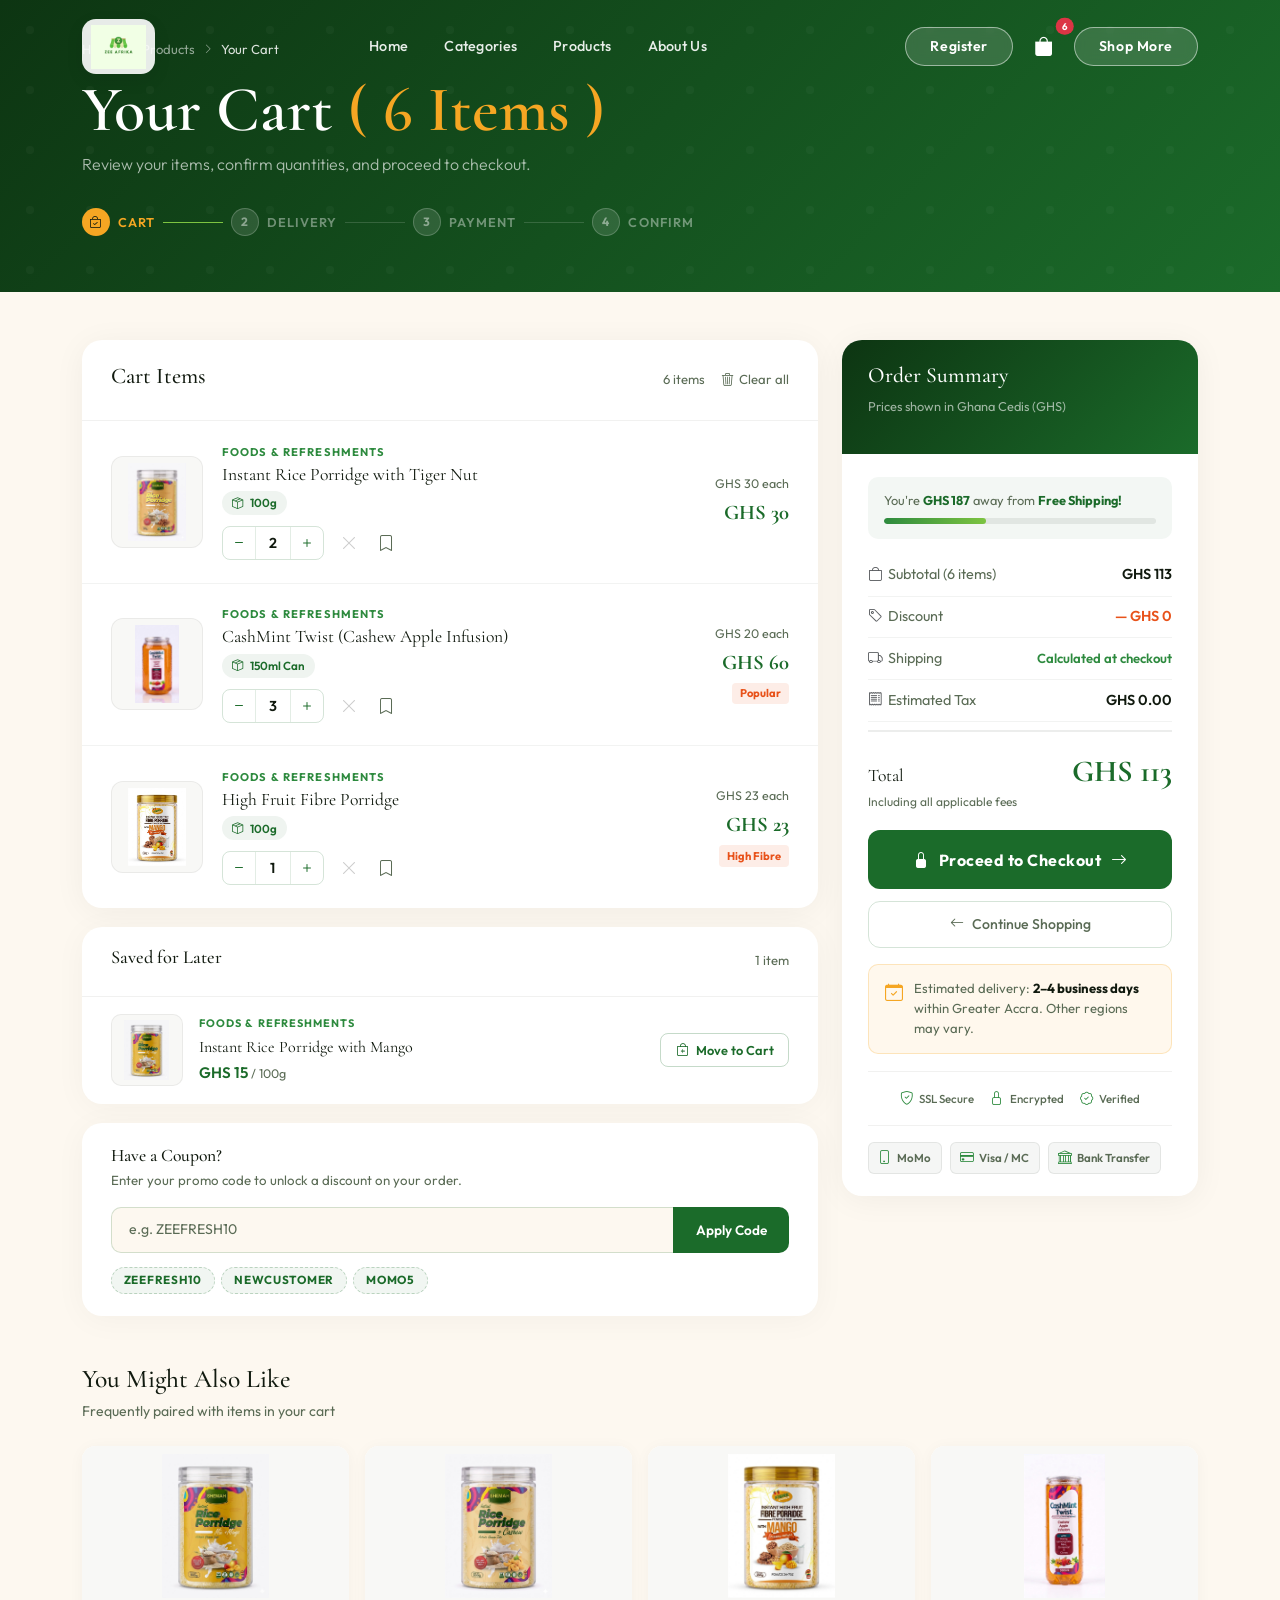
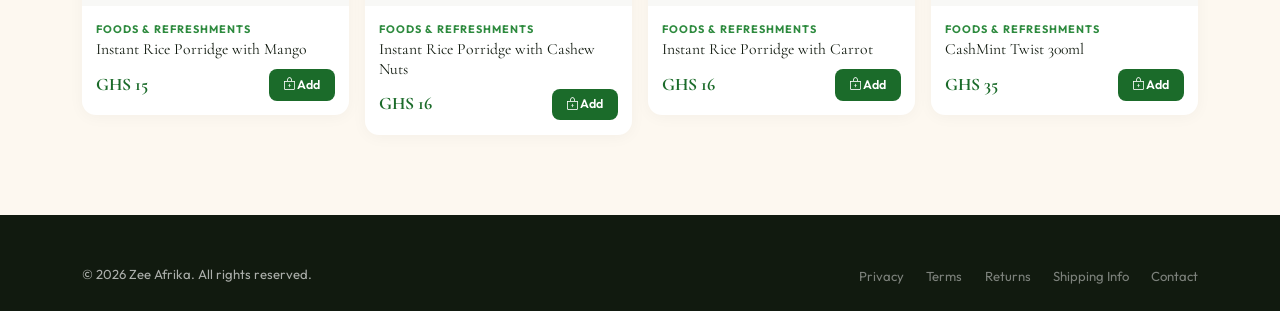
==== cart.html @ 4e8c1929 "initial commit" ====
<!DOCTYPE html>
<html lang="en">
<head>
  <meta charset="UTF-8" />
  <meta name="viewport" content="width=device-width, initial-scale=1.0" />
  <title>Your Cart | Zee Afrika</title>
  <link href="https://cdn.jsdelivr.net/npm/bootstrap@5.3.3/dist/css/bootstrap.min.css" rel="stylesheet" />
  <link href="https://fonts.googleapis.com/css2?family=Cormorant+Garamond:ital,wght@0,400;0,600;0,700;1,400;1,600&family=Outfit:wght@300;400;500;600;700&display=swap" rel="stylesheet" />
  <link href="https://cdn.jsdelivr.net/npm/bootstrap-icons@1.11.3/font/bootstrap-icons.min.css" rel="stylesheet" />
  <style>
    :root {
      --green-deep: #1b6b2a;
      --green-mid: #2d8a3e;
      --green-light: #7dc441;
      --orange: #e8521a;
      --gold: #f5a623;
      --cream: #fdf8f0;
      --dark: #111a0f;
      --text-muted: #5a6b55;
      --radius: 16px;
      --transition: 0.4s cubic-bezier(0.25, 0.46, 0.45, 0.94);
      --font-display: 'Cormorant Garamond', serif;
      --font-body: 'Outfit', sans-serif;
    }
    * { box-sizing: border-box; margin: 0; padding: 0; }
    html { scroll-behavior: smooth; }
    body {
      font-family: var(--font-body);
      background: var(--cream);
      color: var(--dark);
      overflow-x: hidden;
      min-height: 100vh;
    }
    h1, h2, h3, h4, h5 { font-family: var(--font-display); }

    /* NAVBAR  */
    .navbar {
      background: transparent;
      border-bottom: 1px solid transparent;
      padding: 1.2rem 0;
      position: fixed;
      top: 0; left: 0; right: 0;
      z-index: 1000;
      transition: background 0.5s ease, border-color 0.5s ease, box-shadow 0.5s ease, padding 0.4s ease;
    }
    .navbar.scrolled {
      background: rgba(255,255,255,0.55);
      -webkit-backdrop-filter: blur(18px);
      backdrop-filter: blur(18px);
      border-bottom: 1px solid rgba(27,107,42,0.1);
      box-shadow: 0 4px 32px rgba(27,107,42,0.08);
      padding: 0.65rem 0;
    }
    .navbar-brand {
      display: flex;
      align-items: center;
      gap: 0.6rem;
      text-decoration: none;
      padding: 0.35rem 0.55rem;
      border-radius: 14px;
      background: rgba(255, 255, 255, 0.9);
      box-shadow: 0 6px 18px rgba(17, 26, 15, 0.08);
    }
    .navbar-brand img {
      height: 44px;
      width: auto;
      object-fit: contain;
      transition: filter 0.4s, height 0.4s;
    }
    .navbar:not(.scrolled) .navbar-brand img { filter: none; }
    .navbar.scrolled .navbar-brand img { filter: none; }
    .brand-wordmark {
      font-family: var(--font-display);
      font-size: 1.5rem;
      font-weight: 700;
      letter-spacing: 0.02em;
      line-height: 1;
      color: #fff;
      transition: color 0.4s;
    }
    .brand-wordmark span { color: var(--gold); }
    .navbar.scrolled .brand-wordmark { color: var(--dark); }
    .nav-link {
      font-family: var(--font-body);
      font-weight: 500;
      color: rgba(255,255,255,0.9) !important;
      padding: 0.4rem 1rem !important;
      font-size: 0.9rem;
      letter-spacing: 0.02em;
      position: relative;
      transition: color 0.3s;
    }
    .navbar.scrolled .nav-link { color: var(--dark) !important; }
    .nav-link::after {
      content: '';
      position: absolute;
      bottom: -2px; left: 50%; right: 50%;
      height: 1.5px;
      background: currentColor;
      transition: left 0.3s, right 0.3s;
      border-radius: 2px;
    }
    .nav-link:hover::after, .nav-link.active::after { left: 1rem; right: 1rem; }
    .navbar:not(.scrolled) .navbar-toggler-icon { filter: brightness(10); }
    .navbar:not(.scrolled) .navbar-toggler { border-color: rgba(255,255,255,0.3); }
    .navbar:not(.scrolled) #cartBtn { color: #fff !important; }
    .navbar.scrolled #cartBtn { color: var(--green-deep) !important; }
    .btn-nav {
      background: rgba(255,255,255,0.15);
      color: #fff !important;
      border-radius: 50px;
      padding: 0.5rem 1.5rem !important;
      font-weight: 600;
      font-size: 0.88rem;
      letter-spacing: 0.04em;
      transition: all var(--transition);
      border: 1.5px solid rgba(255,255,255,0.5);
      backdrop-filter: blur(6px);
    }
    .navbar.scrolled .btn-nav {
      background: var(--green-deep);
      color: #fff !important;
      border-color: var(--green-deep);
    }
    .btn-nav:hover { transform: translateY(-2px); box-shadow: 0 6px 20px rgba(0,0,0,0.2); }
    .btn-nav::after { display: none; }

    /*  BREADCRUMB HEADER  */
    .cart-header {
      background: linear-gradient(135deg, #0d3512 0%, #1b6b2a 100%);
      padding: 2.5rem 0 3.5rem;
      position: relative;
      overflow: hidden;
    }
    .cart-header::before {
      content: '';
      position: absolute; inset: 0;
      background: url("data:image/svg+xml,%3Csvg width='60' height='60' viewBox='0 0 60 60' xmlns='http://www.w3.org/2000/svg'%3E%3Cg fill='none' fill-rule='evenodd'%3E%3Cg fill='%23ffffff' fill-opacity='0.03'%3E%3Ccircle cx='30' cy='30' r='4'/%3E%3C/g%3E%3C/g%3E%3C/svg%3E");
    }
    .cart-header-inner { position: relative; z-index: 1; }
    .cart-breadcrumb {
      display: flex; align-items: center; gap: 0.5rem;
      font-size: 0.82rem; color: rgba(255,255,255,0.55);
      margin-bottom: 1rem; font-family: var(--font-body);
    }
    .cart-breadcrumb a { color: rgba(255,255,255,0.55); text-decoration: none; transition: color 0.2s; }
    .cart-breadcrumb a:hover { color: var(--gold); }
    .cart-breadcrumb i { font-size: 0.65rem; }
    .cart-header h1 {
      font-family: var(--font-display);
      font-size: clamp(2.4rem, 5vw, 4rem);
      font-weight: 600; color: #fff; line-height: 1.05;
    }
    .cart-header h1 span { color: var(--gold); }
    .cart-header p {
      color: rgba(255,255,255,0.65); font-size: 1rem;
      margin-top: 0.6rem; font-weight: 300;
    }

    /*  PROGRESS STEPS  */
    .checkout-steps {
      display: flex; align-items: center;
      gap: 0; margin-top: 2rem;
    }
    .step {
      display: flex; align-items: center; gap: 0.5rem;
      font-size: 0.8rem; font-weight: 600;
      text-transform: uppercase; letter-spacing: 0.08em;
    }
    .step-circle {
      width: 28px; height: 28px; border-radius: 50%;
      display: flex; align-items: center; justify-content: center;
      font-size: 0.75rem; font-weight: 700;
    }
    .step.active .step-circle { background: var(--gold); color: var(--dark); }
    .step.active .step-label { color: var(--gold); }
    .step.done .step-circle { background: var(--green-light); color: var(--dark); }
    .step.done .step-label { color: rgba(255,255,255,0.7); }
    .step.pending .step-circle { background: rgba(255,255,255,0.12); color: rgba(255,255,255,0.45); border: 1.5px solid rgba(255,255,255,0.2); }
    .step.pending .step-label { color: rgba(255,255,255,0.4); }
    .step-line { flex: 1; max-width: 60px; height: 1.5px; background: rgba(255,255,255,0.15); margin: 0 0.5rem; }
    .step-line.done { background: var(--green-light); }

    /* MAIN LAYOUT */
    .cart-section {
      padding: 3rem 0 5rem;
    }

    /*  CART ITEM CARD  */
    .cart-items-wrap {
      background: #fff;
      border-radius: 20px;
      overflow: hidden;
      box-shadow: 0 4px 32px rgba(17,26,15,0.05);
    }
    .cart-items-header {
      padding: 1.4rem 1.8rem;
      border-bottom: 1px solid rgba(17,26,15,0.06);
      display: flex; align-items: center; justify-content: space-between;
    }
    .cart-items-header h3 {
      font-family: var(--font-display);
      font-size: 1.4rem; color: var(--dark);
    }
    .cart-items-header span {
      font-size: 0.82rem; color: var(--text-muted);
      font-family: var(--font-body);
    }
    .btn-clear-all {
      background: none; border: none;
      color: var(--text-muted); font-size: 0.82rem;
      cursor: pointer; font-family: var(--font-body);
      transition: color 0.2s; display: flex; align-items: center; gap: 0.35rem;
    }
    .btn-clear-all:hover { color: var(--orange); }

    .cart-item {
      display: grid;
      grid-template-columns: 92px 1fr auto;
      gap: 1.2rem;
      align-items: center;
      padding: 1.4rem 1.8rem;
      border-bottom: 1px solid rgba(17,26,15,0.05);
      transition: background 0.2s;
    }
    .cart-item:last-child { border-bottom: none; }
    .cart-item:hover { background: rgba(253,248,240,0.6); }

    .cart-item-img {
      width: 92px; height: 92px;
      border-radius: 12px;
      overflow: hidden;
      background: #f8f8f6;
      border: 1px solid rgba(17,26,15,0.06);
      flex-shrink: 0;
    }
    .cart-item-img img {
      width: 100%; height: 100%;
      object-fit: contain; padding: 6px;
    }

    .cart-item-details { 
      min-width: 0; 
    }
    
    .cart-item-category {
      font-size: 0.7rem; color: var(--green-mid);
      font-weight: 700; text-transform: uppercase;
      letter-spacing: 0.1em; margin-bottom: 0.2rem;
    }
    .cart-item-name {
      font-family: var(--font-display);
      font-size: 1.1rem; color: var(--dark);
      margin-bottom: 0.3rem; line-height: 1.2;
    }
    .cart-item-variant {
      display: inline-flex; align-items: center; gap: 0.35rem;
      background: rgba(27,107,42,0.07); color: var(--green-deep);
      font-size: 0.73rem; font-weight: 600;
      padding: 0.2rem 0.65rem; border-radius: 50px;
      margin-bottom: 0.7rem;
    }
    .cart-item-controls {
      display: flex; align-items: center; gap: 0.8rem;
    }
    .qty-control {
      display: flex; align-items: center; gap: 0;
      border: 1.5px solid rgba(27,107,42,0.18);
      border-radius: 8px; overflow: hidden;
    }
    .qty-btn {
      width: 32px; height: 32px;
      background: none; border: none;
      color: var(--green-deep); font-size: 1rem;
      cursor: pointer; transition: background 0.2s;
      display: flex; align-items: center; justify-content: center;
    }
    .qty-btn:hover {
       background: rgba(27,107,42,0.08); 
      }
    .qty-val {
      width: 36px; text-align: center;
      font-size: 0.9rem; font-weight: 600;
      color: var(--dark); font-family: var(--font-body);
      border-left: 1.5px solid rgba(27,107,42,0.12);
      border-right: 1.5px solid rgba(27,107,42,0.12);
      line-height: 32px;
    }
    .btn-remove {
      background: none; border: none;
      color: #ccc; font-size: 1rem;
      cursor: pointer; transition: color 0.2s;
      padding: 0.25rem;
    }
    .btn-remove:hover {
       color: var(--orange); 
      }

    .cart-item-price {
      text-align: right;
      flex-shrink: 0;
    }
    .cart-item-price .unit-price {
      font-size: 0.78rem; color: var(--text-muted);
      margin-bottom: 0.2rem;
    }
    .cart-item-price .total-price {
      font-family: var(--font-display);
      font-size: 1.3rem; font-weight: 700;
      color: var(--green-deep);
    }
    .cart-item-price .save-badge {
      display: inline-block; margin-top: 0.3rem;
      background: rgba(232,82,26,0.1); color: var(--orange);
      font-size: 0.7rem; font-weight: 700;
      padding: 0.15rem 0.5rem; border-radius: 4px;
    }

    /* SAVED FOR LATER */
    .saved-section {
      margin-top: 1.2rem;
      background: #fff; border-radius: 20px;
      box-shadow: 0 4px 32px rgba(17,26,15,0.04);
      overflow: hidden;
    }
    .saved-header {
      padding: 1.2rem 1.8rem;
      border-bottom: 1px solid rgba(17,26,15,0.06);
      display: flex; align-items: center; justify-content: space-between;
    }
    .saved-header h4 {
      font-family: var(--font-display); 
      font-size: 1.15rem; color: var(--dark); 
    }
    .saved-item {
      display: grid; grid-template-columns: 72px 1fr auto;
      gap: 1rem; align-items: center;
      padding: 1.1rem 1.8rem;
      border-bottom: 1px solid rgba(17,26,15,0.04);
    }
    .saved-item:last-child {
      border-bottom: none; 
    }
    .saved-item-img {
      width: 72px; height: 72px; border-radius: 10px;
      overflow: hidden; background: #f8f8f6;
      border: 1px solid rgba(17,26,15,0.06);
    }
    .saved-item-img img {
      width: 100%;
      height: 100%; 
      object-fit: contain; 
      padding: 5px; 
    }
    .saved-item-name {
      font-family: var(--font-display); 
      font-size: 1rem; 
      color: var(--dark); 
      margin-bottom: 0.2rem; 
    }
    .saved-item-price { 
      font-size: 0.95rem; 
      font-weight: 600; 
      color: var(--green-deep); 
    }
    .btn-move-to-cart {
      background: none; border: 1.5px solid rgba(27,107,42,0.25);
      color: var(--green-deep); border-radius: 8px;
      padding: 0.4rem 0.9rem; font-size: 0.8rem; font-weight: 600;
      cursor: pointer; font-family: var(--font-body);
      transition: all 0.25s; white-space: nowrap;
    }
    .btn-move-to-cart:hover { 
      background: var(--green-deep); 
      color: #fff; 
      border-color: var(--green-deep); 
    }

    /* COUPON */
    .coupon-box {
      margin-top: 1.2rem;
      background: #fff; border-radius: 20px;
      padding: 1.4rem 1.8rem;
      box-shadow: 0 4px 32px rgba(17,26,15,0.04);
    }
    .coupon-box h5 { font-family: var(--font-display); font-size: 1.1rem; margin-bottom: 0.3rem; }
    .coupon-box p { font-size: 0.83rem; color: var(--text-muted); margin-bottom: 1rem; }
    .coupon-input-row { display: flex; gap: 0; }
    .coupon-input-row input {
      flex: 1; border: 1.5px solid rgba(27,107,42,0.18);
      border-right: none; border-radius: 10px 0 0 10px;
      padding: 0.7rem 1.1rem; font-size: 0.88rem;
      font-family: var(--font-body); outline: none;
      transition: border-color 0.2s; color: var(--dark);
      background: var(--cream);
    }
    .coupon-input-row input:focus { border-color: var(--green-mid); }
    .coupon-input-row input::placeholder { color: var(--text-muted); }
    .btn-apply-coupon {
      background: var(--green-deep); color: #fff;
      border: none; border-radius: 0 10px 10px 0;
      padding: 0.7rem 1.4rem; font-weight: 600;
      font-size: 0.85rem; cursor: pointer;
      font-family: var(--font-body); transition: background 0.3s;
      white-space: nowrap;
    }
    .btn-apply-coupon:hover { background: var(--green-mid); }
    .coupon-tags { display: flex; flex-wrap: wrap; gap: 0.4rem; margin-top: 0.9rem; }
    .coupon-tag {
      background: rgba(27,107,42,0.06); color: var(--green-deep);
      font-size: 0.73rem; font-weight: 700; letter-spacing: 0.06em;
      padding: 0.22rem 0.75rem; border-radius: 50px;
      cursor: pointer; border: 1px dashed rgba(27,107,42,0.25);
      transition: all 0.2s; font-family: var(--font-body);
    }
    .coupon-tag:hover { background: var(--green-deep); color: #fff; border-color: transparent; }

    /* ORDER SUMMARY */
    .order-summary {
      background: #fff; border-radius: 20px;
      box-shadow: 0 4px 32px rgba(17,26,15,0.05);
      overflow: hidden;
      position: sticky; top: 90px;
    }
    .order-summary-header {
      background: linear-gradient(135deg, #0d3512, var(--green-deep));
      padding: 1.4rem 1.6rem;
    }
    .order-summary-header h3 {
      font-family: var(--font-display);
      font-size: 1.35rem; color: #fff;
    }
    .order-summary-header p { color: rgba(255,255,255,0.6); font-size: 0.8rem; margin-top: 0.2rem; }
    .order-summary-body { padding: 1.4rem 1.6rem; }

    .summary-row {
      display: flex; justify-content: space-between; align-items: center;
      padding: 0.6rem 0;
      font-size: 0.9rem; color: var(--text-muted);
      border-bottom: 1px solid rgba(17,26,15,0.05);
    }
    .summary-row:last-of-type { border-bottom: none; }
    .summary-row .label { display: flex; align-items: center; gap: 0.4rem; }
    .summary-row .value { font-weight: 600; color: var(--dark); }
    .summary-row.discount .value { color: var(--orange); }
    .summary-row.shipping .value { color: var(--green-mid); font-size: 0.82rem; }

    .summary-total {
      display: flex; justify-content: space-between; align-items: baseline;
      padding: 1.1rem 0 0; margin-top: 0.5rem;
      border-top: 2px solid rgba(17,26,15,0.08);
    }
    .summary-total .total-label { font-family: var(--font-display); font-size: 1.1rem; color: var(--dark); }
    .summary-total .total-amount { font-family: var(--font-display); font-size: 1.9rem; font-weight: 700; color: var(--green-deep); }
    .total-note { font-size: 0.75rem; color: var(--text-muted); margin-top: 0.2rem; }

    .btn-checkout {
      width: 100%; background: var(--green-deep); color: #fff;
      border: none; border-radius: 12px; padding: 1.1rem;
      font-weight: 700; font-size: 1rem;
      font-family: var(--font-body); cursor: pointer;
      transition: all 0.3s; letter-spacing: 0.03em;
      display: flex; align-items: center; justify-content: center; gap: 0.6rem;
      margin-top: 1.2rem;
    }
    .btn-checkout:hover { background: var(--green-mid); transform: translateY(-2px); box-shadow: 0 10px 32px rgba(27,107,42,0.28); }

    .btn-continue-shopping {
      width: 100%; background: transparent; color: var(--text-muted);
      border: 1.5px solid rgba(27,107,42,0.18); border-radius: 12px;
      padding: 0.75rem; font-weight: 500; font-size: 0.88rem;
      font-family: var(--font-body); cursor: pointer;
      transition: all 0.3s; margin-top: 0.7rem;
      display: flex; align-items: center; justify-content: center; gap: 0.5rem;
      text-decoration: none;
    }
    .btn-continue-shopping:hover { border-color: var(--green-deep); color: var(--green-deep); background: rgba(27,107,42,0.04); }

    /* Secure badges */
    .secure-row {
      display: flex; justify-content: center; gap: 1rem;
      flex-wrap: wrap; margin-top: 1.1rem; padding-top: 1rem;
      border-top: 1px solid rgba(17,26,15,0.06);
    }
    .secure-badge {
      display: flex; align-items: center; gap: 0.35rem;
      font-size: 0.72rem; color: var(--text-muted); font-weight: 500;
    }
    .secure-badge i { color: var(--green-mid); font-size: 0.85rem; }

    /* Payment icons row */
    .payment-methods {
      display: flex; flex-wrap: wrap; gap: 0.5rem;
      margin-top: 1rem; padding-top: 1rem;
      border-top: 1px solid rgba(17,26,15,0.06);
    }
    .pay-chip {
      display: inline-flex; align-items: center; gap: 0.3rem;
      background: rgba(17,26,15,0.04); border: 1px solid rgba(17,26,15,0.08);
      border-radius: 6px; padding: 0.3rem 0.6rem;
      font-size: 0.72rem; font-weight: 600; color: var(--text-muted);
      font-family: var(--font-body);
    }
    .pay-chip i { font-size: 0.85rem; color: var(--green-mid); }

    /* Delivery estimate */
    .delivery-estimate {
      background: rgba(245,166,35,0.08);
      border: 1px solid rgba(245,166,35,0.25);
      border-radius: 10px; padding: 0.9rem 1rem;
      margin-top: 1rem; display: flex; gap: 0.7rem; align-items: flex-start;
    }
    .delivery-estimate i { color: var(--gold); font-size: 1.1rem; margin-top: 1px; }
    .delivery-estimate p { font-size: 0.82rem; color: var(--text-muted); line-height: 1.5; margin: 0; }
    .delivery-estimate strong { color: var(--dark); }

    /* Free shipping progress */
    .shipping-progress-box {
      background: rgba(27,107,42,0.05); border-radius: 10px;
      padding: 0.9rem 1rem; margin-bottom: 1rem;
    }
    .shipping-progress-box p { font-size: 0.8rem; color: var(--text-muted); margin-bottom: 0.5rem; }
    .shipping-progress-box p strong { color: var(--green-deep); }
    .progress-bar-wrap {
      height: 6px; background: rgba(17,26,15,0.08);
      border-radius: 3px; overflow: hidden;
    }
    .progress-bar-fill {
      height: 100%; border-radius: 3px;
      background: linear-gradient(90deg, var(--green-mid), var(--green-light));
      transition: width 0.6s ease;
    }

    /*  RECOMMENDED  */
    .recommended-section {
      margin-top: 3rem;
    }
    .recommended-section h3 {
      font-family: var(--font-display);
      font-size: 1.6rem; color: var(--dark); margin-bottom: 0.4rem;
    }
    .recommended-section p { color: var(--text-muted); font-size: 0.88rem; margin-bottom: 1.5rem; }
    .rec-card {
      background: #fff; border-radius: 14px;
      overflow: hidden; transition: all var(--transition);
      box-shadow: 0 2px 16px rgba(0,0,0,0.04);
    }
    .rec-card:hover { transform: translateY(-5px); box-shadow: 0 16px 40px rgba(27,107,42,0.1); }
    .rec-card-img {
      height: 160px; overflow: hidden;
      background: #f8f8f6; display: flex; align-items: center; justify-content: center;
    }
    .rec-card-img img { width: 100%; height: 100%; object-fit: contain; padding: 8px; }
    .rec-card-body { padding: 0.9rem; }
    .rec-card-category { font-size: 0.68rem; color: var(--green-mid); font-weight: 700; text-transform: uppercase; letter-spacing: 0.09em; margin-bottom: 0.2rem; }
    .rec-card-name { font-family: var(--font-display); font-size: 0.98rem; color: var(--dark); margin-bottom: 0.6rem; line-height: 1.25; }
    .rec-card-footer { display: flex; align-items: center; justify-content: space-between; }
    .rec-card-price { font-family: var(--font-display); font-size: 1.1rem; font-weight: 700; color: var(--green-deep); }
    .btn-rec-add {
      background: var(--green-deep); color: #fff; border: none;
      border-radius: 8px; padding: 0.4rem 0.9rem;
      font-size: 0.78rem; font-weight: 600; cursor: pointer;
      font-family: var(--font-body); transition: all 0.25s;
    }
    .btn-rec-add:hover { background: var(--green-mid); }

    /*  EMPTY CART  */
    .empty-cart {
      text-align: center; padding: 5rem 2rem;
    }
    .empty-cart-icon {
      width: 100px; height: 100px; margin: 0 auto 1.5rem;
      background: rgba(27,107,42,0.07); border-radius: 50%;
      display: flex; align-items: center; justify-content: center;
      font-size: 2.5rem; color: var(--green-mid);
    }
    .empty-cart h2 { font-family: var(--font-display); font-size: 2rem; color: var(--dark); margin-bottom: 0.5rem; }
    .empty-cart p { color: var(--text-muted); font-size: 0.95rem; max-width: 340px; margin: 0 auto 1.8rem; line-height: 1.7; }
    .btn-shop-now {
      background: var(--green-deep); color: #fff;
      border: none; border-radius: 50px;
      padding: 0.9rem 2.5rem; font-weight: 700; font-size: 0.95rem;
      cursor: pointer; font-family: var(--font-body);
      transition: all 0.3s; text-decoration: none;
      display: inline-flex; align-items: center; gap: 0.5rem;
    }
    .btn-shop-now:hover { background: var(--green-mid); transform: translateY(-2px); box-shadow: 0 10px 28px rgba(27,107,42,0.25); color: #fff; }

    /* TOAST */
    .toast-cart {
      position: fixed; bottom: 2rem; right: 2rem;
      background: var(--green-deep); color: #fff; border-radius: 12px;
      padding: 0.9rem 1.4rem; box-shadow: 0 10px 36px rgba(0,0,0,0.18);
      z-index: 9999; transform: translateY(100px); opacity: 0;
      transition: all 0.4s cubic-bezier(0.34,1.56,0.64,1);
      display: flex; align-items: center; gap: 0.75rem;
    }
    .toast-cart.show { transform: translateY(0); opacity: 1; }

    /* FOOTER  */
    footer { background: var(--dark); color: rgba(255,255,255,0.65); padding: 3rem 0 1.5rem; }
    .footer-mini { display: flex; justify-content: space-between; align-items: center; flex-wrap: wrap; gap: 1rem; }
    .footer-mini p { font-size: 0.82rem; margin: 0; }
    .footer-mini-links a { color: rgba(255,255,255,0.45); text-decoration: none; font-size: 0.82rem; margin-left: 1.2rem; transition: color 0.3s; }
    .footer-mini-links a:hover { color: var(--green-light); }

    /* Reveal */
    .reveal { opacity: 0; transform: translateY(28px); transition: opacity 0.65s ease, transform 0.65s ease; }
    .reveal.visible { opacity: 1; transform: none; }
    .reveal-delay-1 { transition-delay: 0.1s; }
    .reveal-delay-2 { transition-delay: 0.2s; }
    .reveal-delay-3 { transition-delay: 0.3s; }
    .reveal-delay-4 { transition-delay: 0.4s; }

    @media (max-width: 767px) {
      .cart-item { grid-template-columns: 78px 1fr; row-gap: 0.5rem; }
      .cart-item-price { grid-column: 2; text-align: left; }
      .cart-header { padding: 1.8rem 0 2.5rem; }
      .checkout-steps { display: none; }
      .order-summary { position: static; }
      .saved-item { grid-template-columns: 64px 1fr; }
      .saved-item .btn-move-to-cart { grid-column: 1 / -1; }
    }
  </style>
</head>
<body>

<!-- NAVBAR  -->
<nav class="navbar navbar-expand-lg">
  <div class="container">
    <a class="navbar-brand" href="index.html#home">
      <img src="./images/zee_afrika_logo.jpg" alt="Zee Afrika Logo"
           onerror="this.style.display='none'; this.nextElementSibling.style.display='block';" />
      <span class="brand-wordmark" style="display:none;">Zee <span>Afrika</span></span>
    </a>
    <button class="navbar-toggler border-0" type="button" data-bs-toggle="collapse" data-bs-target="#navMenu">
      <span class="navbar-toggler-icon"></span>
    </button>
    <div class="collapse navbar-collapse" id="navMenu">
      <ul class="navbar-nav mx-auto gap-1">
        <li class="nav-item"><a class="nav-link" href="./index.html#home">Home</a></li>
        <li class="nav-item"><a class="nav-link" href="./index.html#categories">Categories</a></li>
        <li class="nav-item"><a class="nav-link" href="./products.html">Products</a></li>
        <li class="nav-item"><a class="nav-link" href="./index.html#story">About Us</a></li>
      </ul>
      <div class="d-flex gap-2 align-items-center">
        <a href="./register.html" class="btn btn-nav">Register</a>
        <button class="btn position-relative" style="font-size:1.2rem; color:var(--green-deep)" id="cartBtn" onclick="window.location='cart.html'">
          <i class="bi bi-bag-fill"></i>
          <span class="position-absolute top-0 start-100 translate-middle badge rounded-pill bg-danger" id="cartCount" style="font-size:0.6rem; display:none;">3</span>
        </button>
        <a href="products.html" class="btn btn-nav">Shop More</a>
      </div>
    </div>
  </div>
</nav>

<!-- CART HEADER-->
<div class="cart-header">
  <div class="container cart-header-inner">
    <div class="cart-breadcrumb">
      <a href="index.html">Home</a>
      <i class="bi bi-chevron-right"></i>
      <a href="./products.html">Products</a>
      <i class="bi bi-chevron-right"></i>
      <span style="color:rgba(255,255,255,0.85)">Your Cart</span>
    </div>
    <h1>Your Cart <span id="cartItemCountLabel">( 3 Items )</span></h1>
    <p>Review your items, confirm quantities, and proceed to checkout.</p>

    <!-- Checkout steps -->
    <div class="checkout-steps">
      <div class="step active">
        <div class="step-circle"><i class="bi bi-bag-check"></i></div>
        <span class="step-label">Cart</span>
      </div>
      <div class="step-line done"></div>
      <div class="step pending">
        <div class="step-circle">2</div>
        <span class="step-label">Delivery</span>
      </div>
      <div class="step-line"></div>
      <div class="step pending">
        <div class="step-circle">3</div>
        <span class="step-label">Payment</span>
      </div>
      <div class="step-line"></div>
      <div class="step pending">
        <div class="step-circle">4</div>
        <span class="step-label">Confirm</span>
      </div>
    </div>
  </div>
</div>

<!--MAIN  -->
<section class="cart-section">
  <div class="container">
    <div class="row g-4 align-items-start">

      <!-- LEFT: Items -->
      <div class="col-lg-8">

        <!-- Cart Items -->
        <div class="cart-items-wrap reveal">
          <div class="cart-items-header">
            <h3>Cart Items</h3>
            <div class="d-flex align-items-center gap-3">
              <span id="itemCountText">3 items</span>
              <button class="btn-clear-all" onclick="clearCart()">
                <i class="bi bi-trash3"></i> Clear all
              </button>
            </div>
          </div>

          <!-- Item 1 -->
          <div class="cart-item" id="cartItem1">
            <div class="cart-item-img">
              <img src="./images/rice_porridge_tigernut 300g.jpg" alt="Instant Rice Porridge with Tiger Nut" />
            </div>
            <div class="cart-item-details">
              <div class="cart-item-category">Foods & Refreshments</div>
              <div class="cart-item-name">Instant Rice Porridge with Tiger Nut</div>
              <div class="cart-item-variant"><i class="bi bi-box-seam"></i> 100g</div>
              <div class="cart-item-controls">
                <div class="qty-control">
                  <button class="qty-btn" onclick="changeQty(1,-1)"><i class="bi bi-dash"></i></button>
                  <div class="qty-val" id="qty1">2</div>
                  <button class="qty-btn" onclick="changeQty(1,1)"><i class="bi bi-plus"></i></button>
                </div>
                <button class="btn-remove" onclick="removeItem(1)" title="Remove"><i class="bi bi-x-lg"></i></button>
                <button class="btn-remove" style="color:var(--text-muted)" onclick="saveForLater(1)" title="Save for later"><i class="bi bi-bookmark"></i></button>
              </div>
            </div>
            <div class="cart-item-price">
              <div class="unit-price">GHS 30 each</div>
              <div class="total-price" id="price1">GHS 30</div>
            </div>
          </div>

          <!-- Item 2 -->
          <div class="cart-item" id="cartItem2">
            <div class="cart-item-img">
              <img src="./images/cashmint_twist-150ml.jpg" alt="CashMint Twist" />
            </div>
            <div class="cart-item-details">
              <div class="cart-item-category">Foods & Refreshments</div>
              <div class="cart-item-name">CashMint Twist (Cashew Apple Infusion)</div>
              <div class="cart-item-variant"><i class="bi bi-box-seam"></i> 150ml Can</div>
              <div class="cart-item-controls">
                <div class="qty-control">
                  <button class="qty-btn" onclick="changeQty(2,-1)"><i class="bi bi-dash"></i></button>
                  <div class="qty-val" id="qty2">3</div>
                  <button class="qty-btn" onclick="changeQty(2,1)"><i class="bi bi-plus"></i></button>
                </div>
                <button class="btn-remove" onclick="removeItem(2)" title="Remove"><i class="bi bi-x-lg"></i></button>
                <button class="btn-remove" style="color:var(--text-muted)" onclick="saveForLater(2)" title="Save for later"><i class="bi bi-bookmark"></i></button>
              </div>
            </div>
            <div class="cart-item-price">
              <div class="unit-price">GHS 20 each</div>
              <div class="total-price" id="price2">GHS 60</div>
              <span class="save-badge">Popular</span>
            </div>
          </div>

          <!-- Item 3 -->
          <div class="cart-item" id="cartItem3">
            <div class="cart-item-img">
              <img src="./images/fibre_porridge_mango 250g.jpg" alt="High Fruit Fibre Porridge" />
            </div>
            <div class="cart-item-details">
              <div class="cart-item-category">Foods & Refreshments</div>
              <div class="cart-item-name">High Fruit Fibre Porridge</div>
              <div class="cart-item-variant"><i class="bi bi-box-seam"></i> 100g</div>
              <div class="cart-item-controls">
                <div class="qty-control">
                  <button class="qty-btn" onclick="changeQty(3,-1)"><i class="bi bi-dash"></i></button>
                  <div class="qty-val" id="qty3">1</div>
                  <button class="qty-btn" onclick="changeQty(3,1)"><i class="bi bi-plus"></i></button>
                </div>
                <button class="btn-remove" onclick="removeItem(3)" title="Remove"><i class="bi bi-x-lg"></i></button>
                <button class="btn-remove" style="color:var(--text-muted)" onclick="saveForLater(3)" title="Save for later"><i class="bi bi-bookmark"></i></button>
              </div>
            </div>
            <div class="cart-item-price">
              <div class="unit-price">GHS 23 each</div>
              <div class="total-price" id="price3">GHS 23</div>
              <span class="save-badge">High Fibre</span>
            </div>
          </div>

        </div>

        <!-- Saved for Later -->
        <div class="saved-section reveal reveal-delay-1">
          <div class="saved-header">
            <h4>Saved for Later</h4>
            <span style="font-size:0.82rem;color:var(--text-muted)">1 item</span>
          </div>
          <div class="saved-item">
            <div class="saved-item-img">
              <img src="./images/rice_porridge_mango 300g.jpg" alt="Instant Rice Porridge with Mango" />
            </div>
            <div>
              <div class="cart-item-category" style="font-size:0.68rem">Foods & Refreshments</div>
              <div class="saved-item-name">Instant Rice Porridge with Mango</div>
              <div class="saved-item-price">GHS 15 <span style="font-size:0.78rem;font-weight:400;color:var(--text-muted)">/ 100g</span></div>
            </div>
            <button class="btn-move-to-cart" onclick="moveToCart()">
              <i class="bi bi-bag-plus me-1"></i> Move to Cart
            </button>
          </div>
        </div>

        <!-- Coupon -->
        <div class="coupon-box reveal reveal-delay-2">
          <h5>Have a Coupon?</h5>
          <p>Enter your promo code to unlock a discount on your order.</p>
          <div class="coupon-input-row">
            <input type="text" id="couponInput" placeholder="e.g. ZEEFRESH10" />
            <button class="btn-apply-coupon" onclick="applyCoupon()">Apply Code</button>
          </div>
          <div class="coupon-tags">
            <span class="coupon-tag" onclick="fillCoupon('ZEEFRESH10')">ZEEFRESH10</span>
            <span class="coupon-tag" onclick="fillCoupon('NEWCUSTOMER')">NEWCUSTOMER</span>
            <span class="coupon-tag" onclick="fillCoupon('MOMO5')">MOMO5</span>
          </div>
        </div>

      </div>

      <!-- RIGHT: Summary -->
      <div class="col-lg-4">
        <div class="order-summary reveal reveal-delay-1">
          <div class="order-summary-header">
            <h3>Order Summary</h3>
            <p>Prices shown in Ghana Cedis (GHS)</p>
          </div>
          <div class="order-summary-body">

            <!-- Free shipping progress -->
            <div class="shipping-progress-box">
              <p>You're <strong id="amountToFreeShipping">GHS 187</strong> away from <strong>Free Shipping!</strong></p>
              <div class="progress-bar-wrap">
                <div class="progress-bar-fill" id="shippingProgressBar" style="width: 38%"></div>
              </div>
            </div>

            <!-- Rows -->
            <div class="summary-row">
              <span class="label"><i class="bi bi-bag text-muted"></i> Subtotal (6 items)</span>
              <span class="value" id="subtotalVal">GHS 113</span>
            </div>
            <div class="summary-row discount">
              <span class="label"><i class="bi bi-tag text-muted"></i> Discount</span>
              <span class="value" id="discountVal">— GHS 0</span>
            </div>
            <div class="summary-row shipping">
              <span class="label"><i class="bi bi-truck text-muted"></i> Shipping</span>
              <span class="value">Calculated at checkout</span>
            </div>
            <div class="summary-row">
              <span class="label"><i class="bi bi-receipt text-muted"></i> Estimated Tax</span>
              <span class="value">GHS 0.00</span>
            </div>

            <!-- Total -->
            <div class="summary-total">
              <div>
                <div class="total-label">Total</div>
                <div class="total-note">Including all applicable fees</div>
              </div>
              <div class="total-amount" id="totalVal">GHS 113</div>
            </div>

            <!-- Checkout -->
            <button class="btn-checkout" onclick="handleCheckout()">
              <i class="bi bi-lock-fill"></i>
              Proceed to Checkout
              <i class="bi bi-arrow-right"></i>
            </button>

            <a href="./products.html" class="btn-continue-shopping">
              <i class="bi bi-arrow-left"></i> Continue Shopping
            </a>

            <!-- Delivery estimate -->
            <div class="delivery-estimate">
              <i class="bi bi-calendar-check"></i>
              <p>Estimated delivery: <strong>2–4 business days</strong> within Greater Accra. Other regions may vary.</p>
            </div>

            <!-- Secure badges -->
            <div class="secure-row">
              <div class="secure-badge"><i class="bi bi-shield-check"></i> SSL Secure</div>
              <div class="secure-badge"><i class="bi bi-lock"></i> Encrypted</div>
              <div class="secure-badge"><i class="bi bi-patch-check"></i> Verified</div>
            </div>

            <!-- Payment methods -->
            <div class="payment-methods">
              <span class="pay-chip"><i class="bi bi-phone"></i> MoMo</span>
              <span class="pay-chip"><i class="bi bi-credit-card"></i> Visa / MC</span>
              <span class="pay-chip"><i class="bi bi-bank"></i> Bank Transfer</span>
            </div>

          </div>
        </div>
      </div>

    </div>

    <!-- RECOMMENDED -->
    <div class="recommended-section reveal" id="recommendedSection">
      <h3>You Might Also Like</h3>
      <p>Frequently paired with items in your cart</p>
      <div class="row g-3" id="recommendedGrid">
        <!-- Filled by JS -->
      </div>
    </div>

  </div>
</section>

<!-- FOOTER -->
<footer>
  <div class="container">
    <div class="footer-mini">
      <p>© 2026 Zee Afrika. All rights reserved.</p>
      <div class="footer-mini-links">
        <a href="#">Privacy</a>
        <a href="#">Terms</a>
        <a href="#">Returns</a>
        <a href="#">Shipping Info</a>
        <a href="#">Contact</a>
      </div>
    </div>
  </div>
</footer>

<!-- TOAST -->
<div class="toast-cart" id="cartToast">
  <i class="bi bi-check-circle-fill" style="font-size:1.3rem;color:var(--green-light)"></i>
  <div>
    <div style="font-weight:600;font-size:0.92rem;" id="toastTitle">Done!</div>
    <div style="font-size:0.8rem;opacity:0.75" id="toastMsg">Action completed.</div>
  </div>
</div>

<script src="https://cdn.jsdelivr.net/npm/bootstrap@5.3.3/dist/js/bootstrap.bundle.min.js"></script>
<script src="./js/cart.js"></script>
</body>
</html>
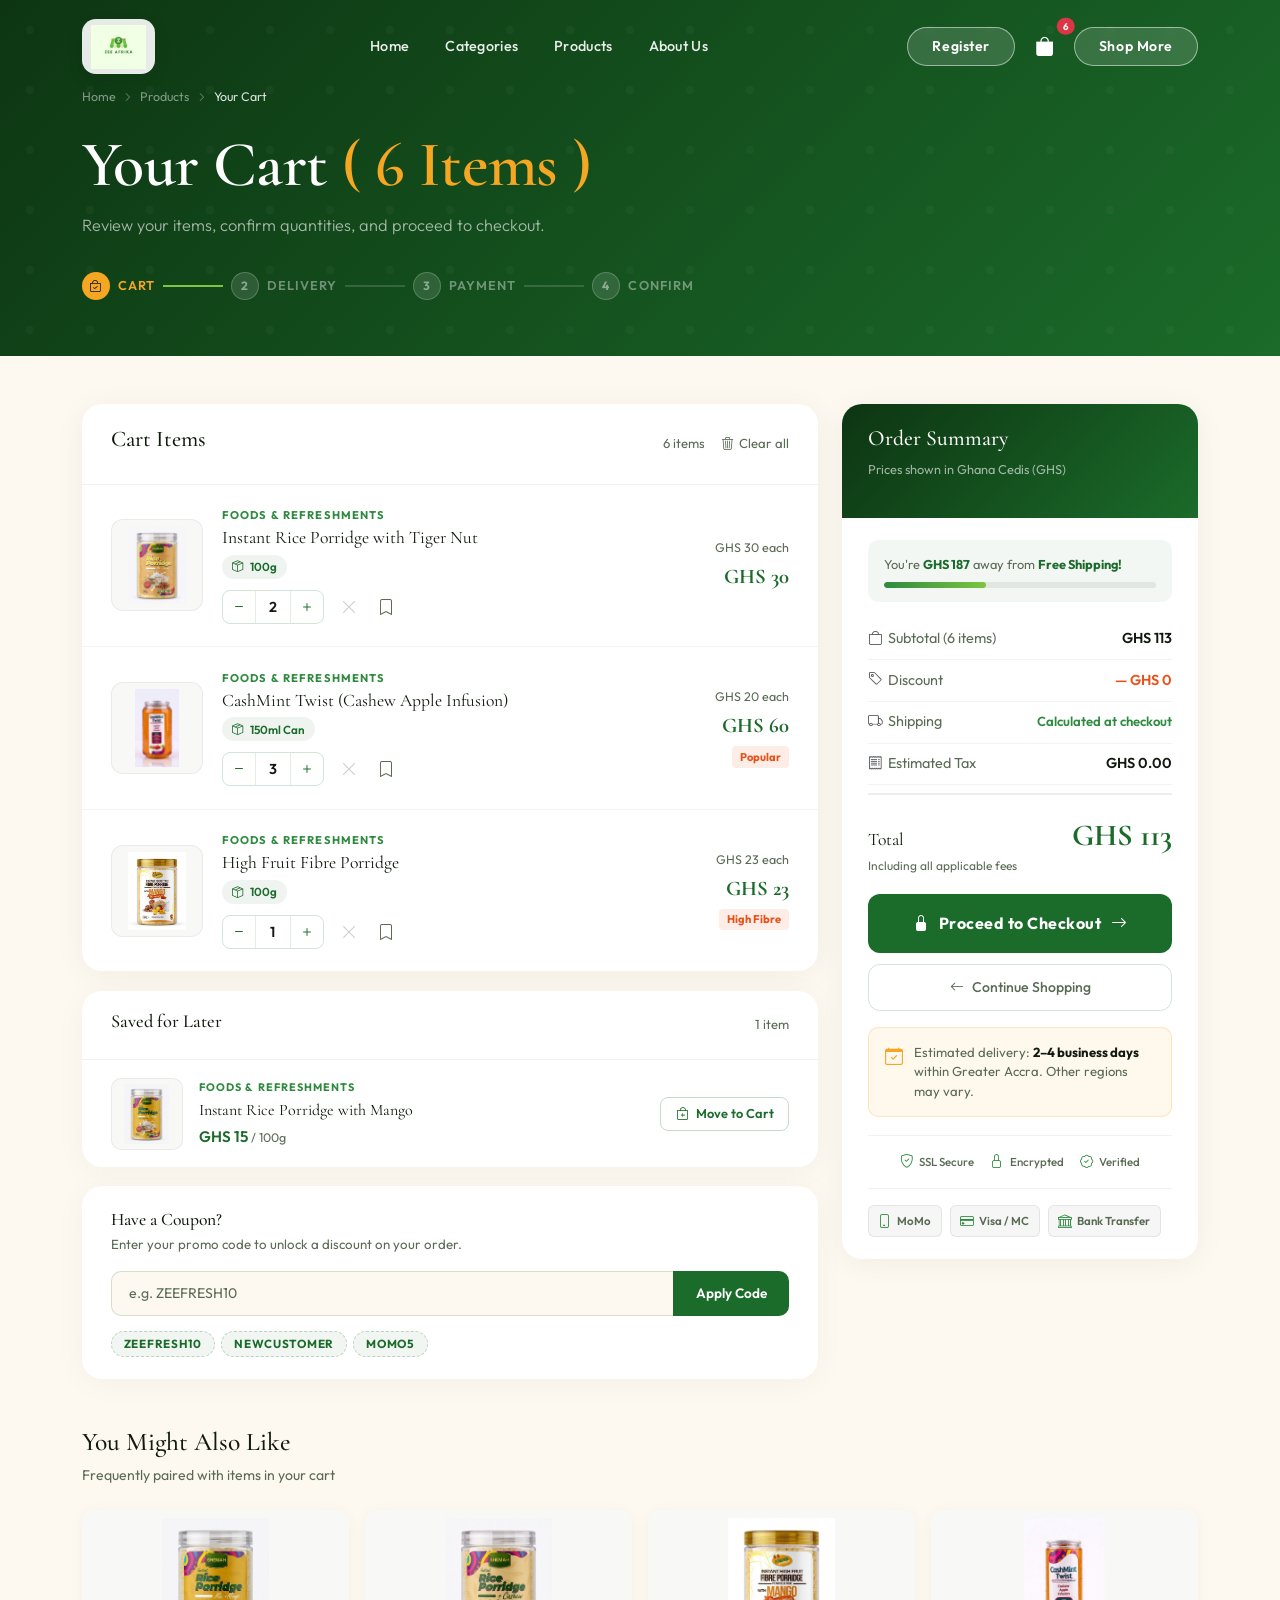
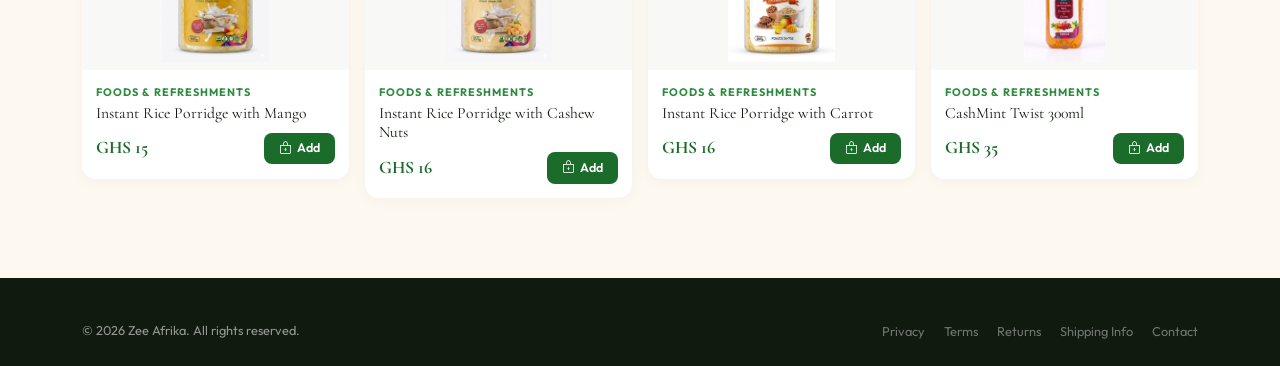
==== commit 314ddec1: "feat/refactor: add login page, modularize CSS, and update core pages - Created a new login interface" ====
--- a/cart.html
+++ b/cart.html
@@ -7,621 +7,8 @@
   <link href="https://cdn.jsdelivr.net/npm/bootstrap@5.3.3/dist/css/bootstrap.min.css" rel="stylesheet" />
   <link href="https://fonts.googleapis.com/css2?family=Cormorant+Garamond:ital,wght@0,400;0,600;0,700;1,400;1,600&family=Outfit:wght@300;400;500;600;700&display=swap" rel="stylesheet" />
   <link href="https://cdn.jsdelivr.net/npm/bootstrap-icons@1.11.3/font/bootstrap-icons.min.css" rel="stylesheet" />
-  <style>
-    :root {
-      --green-deep: #1b6b2a;
-      --green-mid: #2d8a3e;
-      --green-light: #7dc441;
-      --orange: #e8521a;
-      --gold: #f5a623;
-      --cream: #fdf8f0;
-      --dark: #111a0f;
-      --text-muted: #5a6b55;
-      --radius: 16px;
-      --transition: 0.4s cubic-bezier(0.25, 0.46, 0.45, 0.94);
-      --font-display: 'Cormorant Garamond', serif;
-      --font-body: 'Outfit', sans-serif;
-    }
-    * { box-sizing: border-box; margin: 0; padding: 0; }
-    html { scroll-behavior: smooth; }
-    body {
-      font-family: var(--font-body);
-      background: var(--cream);
-      color: var(--dark);
-      overflow-x: hidden;
-      min-height: 100vh;
-    }
-    h1, h2, h3, h4, h5 { font-family: var(--font-display); }
-
-    /* NAVBAR  */
-    .navbar {
-      background: transparent;
-      border-bottom: 1px solid transparent;
-      padding: 1.2rem 0;
-      position: fixed;
-      top: 0; left: 0; right: 0;
-      z-index: 1000;
-      transition: background 0.5s ease, border-color 0.5s ease, box-shadow 0.5s ease, padding 0.4s ease;
-    }
-    .navbar.scrolled {
-      background: rgba(255,255,255,0.55);
-      -webkit-backdrop-filter: blur(18px);
-      backdrop-filter: blur(18px);
-      border-bottom: 1px solid rgba(27,107,42,0.1);
-      box-shadow: 0 4px 32px rgba(27,107,42,0.08);
-      padding: 0.65rem 0;
-    }
-    .navbar-brand {
-      display: flex;
-      align-items: center;
-      gap: 0.6rem;
-      text-decoration: none;
-      padding: 0.35rem 0.55rem;
-      border-radius: 14px;
-      background: rgba(255, 255, 255, 0.9);
-      box-shadow: 0 6px 18px rgba(17, 26, 15, 0.08);
-    }
-    .navbar-brand img {
-      height: 44px;
-      width: auto;
-      object-fit: contain;
-      transition: filter 0.4s, height 0.4s;
-    }
-    .navbar:not(.scrolled) .navbar-brand img { filter: none; }
-    .navbar.scrolled .navbar-brand img { filter: none; }
-    .brand-wordmark {
-      font-family: var(--font-display);
-      font-size: 1.5rem;
-      font-weight: 700;
-      letter-spacing: 0.02em;
-      line-height: 1;
-      color: #fff;
-      transition: color 0.4s;
-    }
-    .brand-wordmark span { color: var(--gold); }
-    .navbar.scrolled .brand-wordmark { color: var(--dark); }
-    .nav-link {
-      font-family: var(--font-body);
-      font-weight: 500;
-      color: rgba(255,255,255,0.9) !important;
-      padding: 0.4rem 1rem !important;
-      font-size: 0.9rem;
-      letter-spacing: 0.02em;
-      position: relative;
-      transition: color 0.3s;
-    }
-    .navbar.scrolled .nav-link { color: var(--dark) !important; }
-    .nav-link::after {
-      content: '';
-      position: absolute;
-      bottom: -2px; left: 50%; right: 50%;
-      height: 1.5px;
-      background: currentColor;
-      transition: left 0.3s, right 0.3s;
-      border-radius: 2px;
-    }
-    .nav-link:hover::after, .nav-link.active::after { left: 1rem; right: 1rem; }
-    .navbar:not(.scrolled) .navbar-toggler-icon { filter: brightness(10); }
-    .navbar:not(.scrolled) .navbar-toggler { border-color: rgba(255,255,255,0.3); }
-    .navbar:not(.scrolled) #cartBtn { color: #fff !important; }
-    .navbar.scrolled #cartBtn { color: var(--green-deep) !important; }
-    .btn-nav {
-      background: rgba(255,255,255,0.15);
-      color: #fff !important;
-      border-radius: 50px;
-      padding: 0.5rem 1.5rem !important;
-      font-weight: 600;
-      font-size: 0.88rem;
-      letter-spacing: 0.04em;
-      transition: all var(--transition);
-      border: 1.5px solid rgba(255,255,255,0.5);
-      backdrop-filter: blur(6px);
-    }
-    .navbar.scrolled .btn-nav {
-      background: var(--green-deep);
-      color: #fff !important;
-      border-color: var(--green-deep);
-    }
-    .btn-nav:hover { transform: translateY(-2px); box-shadow: 0 6px 20px rgba(0,0,0,0.2); }
-    .btn-nav::after { display: none; }
-
-    /*  BREADCRUMB HEADER  */
-    .cart-header {
-      background: linear-gradient(135deg, #0d3512 0%, #1b6b2a 100%);
-      padding: 2.5rem 0 3.5rem;
-      position: relative;
-      overflow: hidden;
-    }
-    .cart-header::before {
-      content: '';
-      position: absolute; inset: 0;
-      background: url("data:image/svg+xml,%3Csvg width='60' height='60' viewBox='0 0 60 60' xmlns='http://www.w3.org/2000/svg'%3E%3Cg fill='none' fill-rule='evenodd'%3E%3Cg fill='%23ffffff' fill-opacity='0.03'%3E%3Ccircle cx='30' cy='30' r='4'/%3E%3C/g%3E%3C/g%3E%3C/svg%3E");
-    }
-    .cart-header-inner { position: relative; z-index: 1; }
-    .cart-breadcrumb {
-      display: flex; align-items: center; gap: 0.5rem;
-      font-size: 0.82rem; color: rgba(255,255,255,0.55);
-      margin-bottom: 1rem; font-family: var(--font-body);
-    }
-    .cart-breadcrumb a { color: rgba(255,255,255,0.55); text-decoration: none; transition: color 0.2s; }
-    .cart-breadcrumb a:hover { color: var(--gold); }
-    .cart-breadcrumb i { font-size: 0.65rem; }
-    .cart-header h1 {
-      font-family: var(--font-display);
-      font-size: clamp(2.4rem, 5vw, 4rem);
-      font-weight: 600; color: #fff; line-height: 1.05;
-    }
-    .cart-header h1 span { color: var(--gold); }
-    .cart-header p {
-      color: rgba(255,255,255,0.65); font-size: 1rem;
-      margin-top: 0.6rem; font-weight: 300;
-    }
-
-    /*  PROGRESS STEPS  */
-    .checkout-steps {
-      display: flex; align-items: center;
-      gap: 0; margin-top: 2rem;
-    }
-    .step {
-      display: flex; align-items: center; gap: 0.5rem;
-      font-size: 0.8rem; font-weight: 600;
-      text-transform: uppercase; letter-spacing: 0.08em;
-    }
-    .step-circle {
-      width: 28px; height: 28px; border-radius: 50%;
-      display: flex; align-items: center; justify-content: center;
-      font-size: 0.75rem; font-weight: 700;
-    }
-    .step.active .step-circle { background: var(--gold); color: var(--dark); }
-    .step.active .step-label { color: var(--gold); }
-    .step.done .step-circle { background: var(--green-light); color: var(--dark); }
-    .step.done .step-label { color: rgba(255,255,255,0.7); }
-    .step.pending .step-circle { background: rgba(255,255,255,0.12); color: rgba(255,255,255,0.45); border: 1.5px solid rgba(255,255,255,0.2); }
-    .step.pending .step-label { color: rgba(255,255,255,0.4); }
-    .step-line { flex: 1; max-width: 60px; height: 1.5px; background: rgba(255,255,255,0.15); margin: 0 0.5rem; }
-    .step-line.done { background: var(--green-light); }
-
-    /* MAIN LAYOUT */
-    .cart-section {
-      padding: 3rem 0 5rem;
-    }
-
-    /*  CART ITEM CARD  */
-    .cart-items-wrap {
-      background: #fff;
-      border-radius: 20px;
-      overflow: hidden;
-      box-shadow: 0 4px 32px rgba(17,26,15,0.05);
-    }
-    .cart-items-header {
-      padding: 1.4rem 1.8rem;
-      border-bottom: 1px solid rgba(17,26,15,0.06);
-      display: flex; align-items: center; justify-content: space-between;
-    }
-    .cart-items-header h3 {
-      font-family: var(--font-display);
-      font-size: 1.4rem; color: var(--dark);
-    }
-    .cart-items-header span {
-      font-size: 0.82rem; color: var(--text-muted);
-      font-family: var(--font-body);
-    }
-    .btn-clear-all {
-      background: none; border: none;
-      color: var(--text-muted); font-size: 0.82rem;
-      cursor: pointer; font-family: var(--font-body);
-      transition: color 0.2s; display: flex; align-items: center; gap: 0.35rem;
-    }
-    .btn-clear-all:hover { color: var(--orange); }
-
-    .cart-item {
-      display: grid;
-      grid-template-columns: 92px 1fr auto;
-      gap: 1.2rem;
-      align-items: center;
-      padding: 1.4rem 1.8rem;
-      border-bottom: 1px solid rgba(17,26,15,0.05);
-      transition: background 0.2s;
-    }
-    .cart-item:last-child { border-bottom: none; }
-    .cart-item:hover { background: rgba(253,248,240,0.6); }
-
-    .cart-item-img {
-      width: 92px; height: 92px;
-      border-radius: 12px;
-      overflow: hidden;
-      background: #f8f8f6;
-      border: 1px solid rgba(17,26,15,0.06);
-      flex-shrink: 0;
-    }
-    .cart-item-img img {
-      width: 100%; height: 100%;
-      object-fit: contain; padding: 6px;
-    }
-
-    .cart-item-details { 
-      min-width: 0; 
-    }
-    
-    .cart-item-category {
-      font-size: 0.7rem; color: var(--green-mid);
-      font-weight: 700; text-transform: uppercase;
-      letter-spacing: 0.1em; margin-bottom: 0.2rem;
-    }
-    .cart-item-name {
-      font-family: var(--font-display);
-      font-size: 1.1rem; color: var(--dark);
-      margin-bottom: 0.3rem; line-height: 1.2;
-    }
-    .cart-item-variant {
-      display: inline-flex; align-items: center; gap: 0.35rem;
-      background: rgba(27,107,42,0.07); color: var(--green-deep);
-      font-size: 0.73rem; font-weight: 600;
-      padding: 0.2rem 0.65rem; border-radius: 50px;
-      margin-bottom: 0.7rem;
-    }
-    .cart-item-controls {
-      display: flex; align-items: center; gap: 0.8rem;
-    }
-    .qty-control {
-      display: flex; align-items: center; gap: 0;
-      border: 1.5px solid rgba(27,107,42,0.18);
-      border-radius: 8px; overflow: hidden;
-    }
-    .qty-btn {
-      width: 32px; height: 32px;
-      background: none; border: none;
-      color: var(--green-deep); font-size: 1rem;
-      cursor: pointer; transition: background 0.2s;
-      display: flex; align-items: center; justify-content: center;
-    }
-    .qty-btn:hover {
-       background: rgba(27,107,42,0.08); 
-      }
-    .qty-val {
-      width: 36px; text-align: center;
-      font-size: 0.9rem; font-weight: 600;
-      color: var(--dark); font-family: var(--font-body);
-      border-left: 1.5px solid rgba(27,107,42,0.12);
-      border-right: 1.5px solid rgba(27,107,42,0.12);
-      line-height: 32px;
-    }
-    .btn-remove {
-      background: none; border: none;
-      color: #ccc; font-size: 1rem;
-      cursor: pointer; transition: color 0.2s;
-      padding: 0.25rem;
-    }
-    .btn-remove:hover {
-       color: var(--orange); 
-      }
-
-    .cart-item-price {
-      text-align: right;
-      flex-shrink: 0;
-    }
-    .cart-item-price .unit-price {
-      font-size: 0.78rem; color: var(--text-muted);
-      margin-bottom: 0.2rem;
-    }
-    .cart-item-price .total-price {
-      font-family: var(--font-display);
-      font-size: 1.3rem; font-weight: 700;
-      color: var(--green-deep);
-    }
-    .cart-item-price .save-badge {
-      display: inline-block; margin-top: 0.3rem;
-      background: rgba(232,82,26,0.1); color: var(--orange);
-      font-size: 0.7rem; font-weight: 700;
-      padding: 0.15rem 0.5rem; border-radius: 4px;
-    }
-
-    /* SAVED FOR LATER */
-    .saved-section {
-      margin-top: 1.2rem;
-      background: #fff; border-radius: 20px;
-      box-shadow: 0 4px 32px rgba(17,26,15,0.04);
-      overflow: hidden;
-    }
-    .saved-header {
-      padding: 1.2rem 1.8rem;
-      border-bottom: 1px solid rgba(17,26,15,0.06);
-      display: flex; align-items: center; justify-content: space-between;
-    }
-    .saved-header h4 {
-      font-family: var(--font-display); 
-      font-size: 1.15rem; color: var(--dark); 
-    }
-    .saved-item {
-      display: grid; grid-template-columns: 72px 1fr auto;
-      gap: 1rem; align-items: center;
-      padding: 1.1rem 1.8rem;
-      border-bottom: 1px solid rgba(17,26,15,0.04);
-    }
-    .saved-item:last-child {
-      border-bottom: none; 
-    }
-    .saved-item-img {
-      width: 72px; height: 72px; border-radius: 10px;
-      overflow: hidden; background: #f8f8f6;
-      border: 1px solid rgba(17,26,15,0.06);
-    }
-    .saved-item-img img {
-      width: 100%;
-      height: 100%; 
-      object-fit: contain; 
-      padding: 5px; 
-    }
-    .saved-item-name {
-      font-family: var(--font-display); 
-      font-size: 1rem; 
-      color: var(--dark); 
-      margin-bottom: 0.2rem; 
-    }
-    .saved-item-price { 
-      font-size: 0.95rem; 
-      font-weight: 600; 
-      color: var(--green-deep); 
-    }
-    .btn-move-to-cart {
-      background: none; border: 1.5px solid rgba(27,107,42,0.25);
-      color: var(--green-deep); border-radius: 8px;
-      padding: 0.4rem 0.9rem; font-size: 0.8rem; font-weight: 600;
-      cursor: pointer; font-family: var(--font-body);
-      transition: all 0.25s; white-space: nowrap;
-    }
-    .btn-move-to-cart:hover { 
-      background: var(--green-deep); 
-      color: #fff; 
-      border-color: var(--green-deep); 
-    }
-
-    /* COUPON */
-    .coupon-box {
-      margin-top: 1.2rem;
-      background: #fff; border-radius: 20px;
-      padding: 1.4rem 1.8rem;
-      box-shadow: 0 4px 32px rgba(17,26,15,0.04);
-    }
-    .coupon-box h5 { font-family: var(--font-display); font-size: 1.1rem; margin-bottom: 0.3rem; }
-    .coupon-box p { font-size: 0.83rem; color: var(--text-muted); margin-bottom: 1rem; }
-    .coupon-input-row { display: flex; gap: 0; }
-    .coupon-input-row input {
-      flex: 1; border: 1.5px solid rgba(27,107,42,0.18);
-      border-right: none; border-radius: 10px 0 0 10px;
-      padding: 0.7rem 1.1rem; font-size: 0.88rem;
-      font-family: var(--font-body); outline: none;
-      transition: border-color 0.2s; color: var(--dark);
-      background: var(--cream);
-    }
-    .coupon-input-row input:focus { border-color: var(--green-mid); }
-    .coupon-input-row input::placeholder { color: var(--text-muted); }
-    .btn-apply-coupon {
-      background: var(--green-deep); color: #fff;
-      border: none; border-radius: 0 10px 10px 0;
-      padding: 0.7rem 1.4rem; font-weight: 600;
-      font-size: 0.85rem; cursor: pointer;
-      font-family: var(--font-body); transition: background 0.3s;
-      white-space: nowrap;
-    }
-    .btn-apply-coupon:hover { background: var(--green-mid); }
-    .coupon-tags { display: flex; flex-wrap: wrap; gap: 0.4rem; margin-top: 0.9rem; }
-    .coupon-tag {
-      background: rgba(27,107,42,0.06); color: var(--green-deep);
-      font-size: 0.73rem; font-weight: 700; letter-spacing: 0.06em;
-      padding: 0.22rem 0.75rem; border-radius: 50px;
-      cursor: pointer; border: 1px dashed rgba(27,107,42,0.25);
-      transition: all 0.2s; font-family: var(--font-body);
-    }
-    .coupon-tag:hover { background: var(--green-deep); color: #fff; border-color: transparent; }
-
-    /* ORDER SUMMARY */
-    .order-summary {
-      background: #fff; border-radius: 20px;
-      box-shadow: 0 4px 32px rgba(17,26,15,0.05);
-      overflow: hidden;
-      position: sticky; top: 90px;
-    }
-    .order-summary-header {
-      background: linear-gradient(135deg, #0d3512, var(--green-deep));
-      padding: 1.4rem 1.6rem;
-    }
-    .order-summary-header h3 {
-      font-family: var(--font-display);
-      font-size: 1.35rem; color: #fff;
-    }
-    .order-summary-header p { color: rgba(255,255,255,0.6); font-size: 0.8rem; margin-top: 0.2rem; }
-    .order-summary-body { padding: 1.4rem 1.6rem; }
-
-    .summary-row {
-      display: flex; justify-content: space-between; align-items: center;
-      padding: 0.6rem 0;
-      font-size: 0.9rem; color: var(--text-muted);
-      border-bottom: 1px solid rgba(17,26,15,0.05);
-    }
-    .summary-row:last-of-type { border-bottom: none; }
-    .summary-row .label { display: flex; align-items: center; gap: 0.4rem; }
-    .summary-row .value { font-weight: 600; color: var(--dark); }
-    .summary-row.discount .value { color: var(--orange); }
-    .summary-row.shipping .value { color: var(--green-mid); font-size: 0.82rem; }
-
-    .summary-total {
-      display: flex; justify-content: space-between; align-items: baseline;
-      padding: 1.1rem 0 0; margin-top: 0.5rem;
-      border-top: 2px solid rgba(17,26,15,0.08);
-    }
-    .summary-total .total-label { font-family: var(--font-display); font-size: 1.1rem; color: var(--dark); }
-    .summary-total .total-amount { font-family: var(--font-display); font-size: 1.9rem; font-weight: 700; color: var(--green-deep); }
-    .total-note { font-size: 0.75rem; color: var(--text-muted); margin-top: 0.2rem; }
-
-    .btn-checkout {
-      width: 100%; background: var(--green-deep); color: #fff;
-      border: none; border-radius: 12px; padding: 1.1rem;
-      font-weight: 700; font-size: 1rem;
-      font-family: var(--font-body); cursor: pointer;
-      transition: all 0.3s; letter-spacing: 0.03em;
-      display: flex; align-items: center; justify-content: center; gap: 0.6rem;
-      margin-top: 1.2rem;
-    }
-    .btn-checkout:hover { background: var(--green-mid); transform: translateY(-2px); box-shadow: 0 10px 32px rgba(27,107,42,0.28); }
-
-    .btn-continue-shopping {
-      width: 100%; background: transparent; color: var(--text-muted);
-      border: 1.5px solid rgba(27,107,42,0.18); border-radius: 12px;
-      padding: 0.75rem; font-weight: 500; font-size: 0.88rem;
-      font-family: var(--font-body); cursor: pointer;
-      transition: all 0.3s; margin-top: 0.7rem;
-      display: flex; align-items: center; justify-content: center; gap: 0.5rem;
-      text-decoration: none;
-    }
-    .btn-continue-shopping:hover { border-color: var(--green-deep); color: var(--green-deep); background: rgba(27,107,42,0.04); }
-
-    /* Secure badges */
-    .secure-row {
-      display: flex; justify-content: center; gap: 1rem;
-      flex-wrap: wrap; margin-top: 1.1rem; padding-top: 1rem;
-      border-top: 1px solid rgba(17,26,15,0.06);
-    }
-    .secure-badge {
-      display: flex; align-items: center; gap: 0.35rem;
-      font-size: 0.72rem; color: var(--text-muted); font-weight: 500;
-    }
-    .secure-badge i { color: var(--green-mid); font-size: 0.85rem; }
-
-    /* Payment icons row */
-    .payment-methods {
-      display: flex; flex-wrap: wrap; gap: 0.5rem;
-      margin-top: 1rem; padding-top: 1rem;
-      border-top: 1px solid rgba(17,26,15,0.06);
-    }
-    .pay-chip {
-      display: inline-flex; align-items: center; gap: 0.3rem;
-      background: rgba(17,26,15,0.04); border: 1px solid rgba(17,26,15,0.08);
-      border-radius: 6px; padding: 0.3rem 0.6rem;
-      font-size: 0.72rem; font-weight: 600; color: var(--text-muted);
-      font-family: var(--font-body);
-    }
-    .pay-chip i { font-size: 0.85rem; color: var(--green-mid); }
-
-    /* Delivery estimate */
-    .delivery-estimate {
-      background: rgba(245,166,35,0.08);
-      border: 1px solid rgba(245,166,35,0.25);
-      border-radius: 10px; padding: 0.9rem 1rem;
-      margin-top: 1rem; display: flex; gap: 0.7rem; align-items: flex-start;
-    }
-    .delivery-estimate i { color: var(--gold); font-size: 1.1rem; margin-top: 1px; }
-    .delivery-estimate p { font-size: 0.82rem; color: var(--text-muted); line-height: 1.5; margin: 0; }
-    .delivery-estimate strong { color: var(--dark); }
-
-    /* Free shipping progress */
-    .shipping-progress-box {
-      background: rgba(27,107,42,0.05); border-radius: 10px;
-      padding: 0.9rem 1rem; margin-bottom: 1rem;
-    }
-    .shipping-progress-box p { font-size: 0.8rem; color: var(--text-muted); margin-bottom: 0.5rem; }
-    .shipping-progress-box p strong { color: var(--green-deep); }
-    .progress-bar-wrap {
-      height: 6px; background: rgba(17,26,15,0.08);
-      border-radius: 3px; overflow: hidden;
-    }
-    .progress-bar-fill {
-      height: 100%; border-radius: 3px;
-      background: linear-gradient(90deg, var(--green-mid), var(--green-light));
-      transition: width 0.6s ease;
-    }
-
-    /*  RECOMMENDED  */
-    .recommended-section {
-      margin-top: 3rem;
-    }
-    .recommended-section h3 {
-      font-family: var(--font-display);
-      font-size: 1.6rem; color: var(--dark); margin-bottom: 0.4rem;
-    }
-    .recommended-section p { color: var(--text-muted); font-size: 0.88rem; margin-bottom: 1.5rem; }
-    .rec-card {
-      background: #fff; border-radius: 14px;
-      overflow: hidden; transition: all var(--transition);
-      box-shadow: 0 2px 16px rgba(0,0,0,0.04);
-    }
-    .rec-card:hover { transform: translateY(-5px); box-shadow: 0 16px 40px rgba(27,107,42,0.1); }
-    .rec-card-img {
-      height: 160px; overflow: hidden;
-      background: #f8f8f6; display: flex; align-items: center; justify-content: center;
-    }
-    .rec-card-img img { width: 100%; height: 100%; object-fit: contain; padding: 8px; }
-    .rec-card-body { padding: 0.9rem; }
-    .rec-card-category { font-size: 0.68rem; color: var(--green-mid); font-weight: 700; text-transform: uppercase; letter-spacing: 0.09em; margin-bottom: 0.2rem; }
-    .rec-card-name { font-family: var(--font-display); font-size: 0.98rem; color: var(--dark); margin-bottom: 0.6rem; line-height: 1.25; }
-    .rec-card-footer { display: flex; align-items: center; justify-content: space-between; }
-    .rec-card-price { font-family: var(--font-display); font-size: 1.1rem; font-weight: 700; color: var(--green-deep); }
-    .btn-rec-add {
-      background: var(--green-deep); color: #fff; border: none;
-      border-radius: 8px; padding: 0.4rem 0.9rem;
-      font-size: 0.78rem; font-weight: 600; cursor: pointer;
-      font-family: var(--font-body); transition: all 0.25s;
-    }
-    .btn-rec-add:hover { background: var(--green-mid); }
-
-    /*  EMPTY CART  */
-    .empty-cart {
-      text-align: center; padding: 5rem 2rem;
-    }
-    .empty-cart-icon {
-      width: 100px; height: 100px; margin: 0 auto 1.5rem;
-      background: rgba(27,107,42,0.07); border-radius: 50%;
-      display: flex; align-items: center; justify-content: center;
-      font-size: 2.5rem; color: var(--green-mid);
-    }
-    .empty-cart h2 { font-family: var(--font-display); font-size: 2rem; color: var(--dark); margin-bottom: 0.5rem; }
-    .empty-cart p { color: var(--text-muted); font-size: 0.95rem; max-width: 340px; margin: 0 auto 1.8rem; line-height: 1.7; }
-    .btn-shop-now {
-      background: var(--green-deep); color: #fff;
-      border: none; border-radius: 50px;
-      padding: 0.9rem 2.5rem; font-weight: 700; font-size: 0.95rem;
-      cursor: pointer; font-family: var(--font-body);
-      transition: all 0.3s; text-decoration: none;
-      display: inline-flex; align-items: center; gap: 0.5rem;
-    }
-    .btn-shop-now:hover { background: var(--green-mid); transform: translateY(-2px); box-shadow: 0 10px 28px rgba(27,107,42,0.25); color: #fff; }
-
-    /* TOAST */
-    .toast-cart {
-      position: fixed; bottom: 2rem; right: 2rem;
-      background: var(--green-deep); color: #fff; border-radius: 12px;
-      padding: 0.9rem 1.4rem; box-shadow: 0 10px 36px rgba(0,0,0,0.18);
-      z-index: 9999; transform: translateY(100px); opacity: 0;
-      transition: all 0.4s cubic-bezier(0.34,1.56,0.64,1);
-      display: flex; align-items: center; gap: 0.75rem;
-    }
-    .toast-cart.show { transform: translateY(0); opacity: 1; }
-
-    /* FOOTER  */
-    footer { background: var(--dark); color: rgba(255,255,255,0.65); padding: 3rem 0 1.5rem; }
-    .footer-mini { display: flex; justify-content: space-between; align-items: center; flex-wrap: wrap; gap: 1rem; }
-    .footer-mini p { font-size: 0.82rem; margin: 0; }
-    .footer-mini-links a { color: rgba(255,255,255,0.45); text-decoration: none; font-size: 0.82rem; margin-left: 1.2rem; transition: color 0.3s; }
-    .footer-mini-links a:hover { color: var(--green-light); }
-
-    /* Reveal */
-    .reveal { opacity: 0; transform: translateY(28px); transition: opacity 0.65s ease, transform 0.65s ease; }
-    .reveal.visible { opacity: 1; transform: none; }
-    .reveal-delay-1 { transition-delay: 0.1s; }
-    .reveal-delay-2 { transition-delay: 0.2s; }
-    .reveal-delay-3 { transition-delay: 0.3s; }
-    .reveal-delay-4 { transition-delay: 0.4s; }
-
-    @media (max-width: 767px) {
-      .cart-item { grid-template-columns: 78px 1fr; row-gap: 0.5rem; }
-      .cart-item-price { grid-column: 2; text-align: left; }
-      .cart-header { padding: 1.8rem 0 2.5rem; }
-      .checkout-steps { display: none; }
-      .order-summary { position: static; }
-      .saved-item { grid-template-columns: 64px 1fr; }
-      .saved-item .btn-move-to-cart { grid-column: 1 / -1; }
-    }
-  </style>
+    <link rel="stylesheet" href="css/main.css" />
+  <link rel="stylesheet" href="css/pages/cart.css" />
 </head>
 <body>
 
@@ -924,7 +311,7 @@
 </section>
 
 <!-- FOOTER -->
-<footer>
+<footer class="site-footer">
   <div class="container">
     <div class="footer-mini">
       <p>© 2026 Zee Afrika. All rights reserved.</p>
@@ -949,6 +336,7 @@
 </div>
 
 <script src="https://cdn.jsdelivr.net/npm/bootstrap@5.3.3/dist/js/bootstrap.bundle.min.js"></script>
+<script src="./js/main.js"></script>
 <script src="./js/cart.js"></script>
 </body>
 </html>
--- a/css/main.css
+++ b/css/main.css
@@ -0,0 +1,424 @@
+/* Zee Afrika - Shared Stylesheet
+   Used across all pages
+*/
+:root {
+  --green-deep: #1b6b2a;
+  --green-mid: #2d8a3e;
+  --green-light: #7dc441;
+  --orange: #e8521a;
+  --gold: #f5a623;
+  --cream: #fdf8f0;
+  --dark: #111a0f;
+  --text-muted: #5a6b55;
+  --panel: #f4f0e8;
+  --radius: 16px;
+  --radius-btn: 10px;
+  --transition: 0.4s cubic-bezier(0.25, 0.46, 0.45, 0.94);
+  --font-display: 'Cormorant Garamond', serif;
+  --font-body: 'Outfit', sans-serif;
+}
+
+*, *::before, *::after { box-sizing: border-box; margin: 0; padding: 0; }
+html { scroll-behavior: smooth; }
+body {
+  font-family: var(--font-body);
+  background: var(--cream);
+  color: var(--dark);
+  overflow-x: hidden;
+}
+h1, h2, h3, h4, h5 { font-family: var(--font-display); }
+
+/* NAVBAR */
+.navbar {
+  background: transparent;
+  border-bottom: 1px solid transparent;
+  padding: 1.2rem 0;
+  position: fixed;
+  top: 0; left: 0; right: 0;
+  z-index: 1000;
+  transition: background 0.5s ease, border-color 0.5s ease, box-shadow 0.5s ease, padding 0.4s ease;
+}
+.navbar.scrolled {
+  background: rgba(255,255,255,0.55);
+  -webkit-backdrop-filter: blur(18px);
+  backdrop-filter: blur(18px);
+  border-bottom: 1px solid rgba(27,107,42,0.1);
+  box-shadow: 0 4px 32px rgba(27,107,42,0.08);
+  padding: 0.65rem 0;
+}
+.navbar-brand {
+  display: flex;
+  align-items: center;
+  gap: 0.6rem;
+  text-decoration: none;
+  padding: 0.35rem 0.55rem;
+  border-radius: 14px;
+  background: rgba(255, 255, 255, 0.9);
+  box-shadow: 0 6px 18px rgba(17, 26, 15, 0.08);
+}
+.navbar-brand img {
+  height: 44px;
+  width: auto;
+  object-fit: contain;
+  transition: filter 0.4s, height 0.4s;
+}
+.navbar:not(.scrolled) .navbar-brand img { filter: none; }
+.navbar.scrolled .navbar-brand img { filter: none; }
+.brand-wordmark {
+  font-family: var(--font-display);
+  font-size: 1.5rem;
+  font-weight: 700;
+  letter-spacing: 0.02em;
+  line-height: 1;
+  color: #fff;
+  transition: color 0.4s;
+}
+.brand-wordmark span { color: var(--gold); }
+.navbar.scrolled .brand-wordmark { color: var(--dark); }
+.nav-link {
+  font-family: var(--font-body);
+  font-weight: 500;
+  color: rgba(255,255,255,0.9) !important;
+  padding: 0.4rem 1rem !important;
+  font-size: 0.9rem;
+  letter-spacing: 0.02em;
+  position: relative;
+  transition: color 0.3s;
+}
+.navbar.scrolled .nav-link { color: var(--dark) !important; }
+.nav-link::after {
+  content: '';
+  position: absolute;
+  bottom: -2px; left: 50%; right: 50%;
+  height: 1.5px;
+  background: currentColor;
+  transition: left 0.3s, right 0.3s;
+  border-radius: 2px;
+}
+.nav-link:hover::after, .nav-link.active::after { left: 1rem; right: 1rem; }
+.navbar:not(.scrolled) .navbar-toggler-icon { filter: brightness(10); }
+.navbar:not(.scrolled) .navbar-toggler { border-color: rgba(255,255,255,0.3); }
+.navbar:not(.scrolled) #cartBtn { color: #fff !important; }
+.navbar.scrolled #cartBtn { color: var(--green-deep) !important; }
+#cartBtn {
+  font-size: 1.2rem;
+  background: none;
+  border: none;
+}
+.cart-count {
+  font-size: 0.6rem;
+  display: none;
+}
+.btn-nav {
+  background: rgba(255,255,255,0.15);
+  color: #fff !important;
+  border-radius: 50px;
+  padding: 0.5rem 1.5rem !important;
+  font-weight: 600;
+  font-size: 0.88rem;
+  letter-spacing: 0.04em;
+  transition: all var(--transition);
+  border: 1.5px solid rgba(255,255,255,0.5);
+  backdrop-filter: blur(6px);
+  text-decoration: none;
+}
+.navbar.scrolled .btn-nav {
+  background: var(--green-deep);
+  color: #fff !important;
+  border-color: var(--green-deep);
+}
+.btn-nav:hover { transform: translateY(-2px); box-shadow: 0 6px 20px rgba(0,0,0,0.2); }
+.btn-nav::after { display: none; }
+
+/* PAGE HERO (inner pages) */
+.page-hero,
+.cart-header {
+  background: linear-gradient(118deg, #0a2e12 0%, #1b6b2a 55%, #2d8a3e 100%);
+  padding: 5.5rem 0 0;
+  position: relative;
+  overflow: hidden;
+}
+.page-hero::before,
+.cart-header::before {
+  content: '';
+  position: absolute; inset: 0;
+  background:
+    radial-gradient(ellipse 60% 80% at 80% 50%, rgba(125,196,65,0.12) 0%, transparent 65%),
+    url("data:image/svg+xml,%3Csvg width='80' height='80' viewBox='0 0 80 80' xmlns='http://www.w3.org/2000/svg'%3E%3Cg fill='none' fill-rule='evenodd'%3E%3Cg fill='%23ffffff' fill-opacity='0.025'%3E%3Ccircle cx='40' cy='40' r='3'/%3E%3C/g%3E%3C/g%3E%3C/svg%3E");
+}
+.page-hero-inner,
+.cart-header-inner { position: relative; z-index: 1; }
+.page-hero-breadcrumb,
+.cart-breadcrumb {
+  display: flex; align-items: center; gap: 0.45rem;
+  font-size: 0.78rem; color: rgba(255,255,255,0.48);
+  margin-bottom: 1.5rem; font-family: var(--font-body);
+}
+.page-hero-breadcrumb a,
+.cart-breadcrumb a { color: rgba(255,255,255,0.48); text-decoration: none; transition: color 0.2s; }
+.page-hero-breadcrumb a:hover,
+.cart-breadcrumb a:hover { color: var(--gold); }
+.page-hero-breadcrumb i,
+.cart-breadcrumb i { font-size: 0.6rem; }
+.page-hero h1,
+.cart-header h1 {
+  font-family: var(--font-display);
+  font-size: clamp(2.4rem, 5vw, 4.5rem);
+  font-weight: 600; color: #fff; line-height: 1.05;
+  letter-spacing: -0.01em;
+}
+.page-hero h1 em,
+.cart-header h1 span { color: var(--gold); font-style: normal; }
+.page-hero-sub,
+.cart-header p {
+  color: rgba(255,255,255,0.62); font-size: 1.02rem;
+  font-weight: 300; line-height: 1.7; margin-top: 0.9rem;
+  max-width: 520px;
+}
+.hero-pill-row {
+  display: flex; flex-wrap: wrap; gap: 0.7rem;
+  margin-top: 2rem;
+}
+.hero-pill {
+  display: inline-flex; align-items: center; gap: 0.45rem;
+  background: rgba(255,255,255,0.1); border: 1px solid rgba(255,255,255,0.18);
+  border-radius: 50px; padding: 0.42rem 1rem;
+  font-size: 0.8rem; font-weight: 500;
+  color: rgba(255,255,255,0.85); backdrop-filter: blur(6px);
+}
+.hero-pill i { color: var(--gold); font-size: 0.85rem; }
+.hero-wave {
+  display: block; width: 100%; margin-bottom: -2px;
+  margin-top: 3rem;
+}
+
+/* SECTION TYPOGRAPHY */
+section { padding: 5rem 0; }
+.section-label {
+  display: inline-block;
+  background: rgba(27,107,42,0.08);
+  color: var(--green-deep);
+  font-size: 0.78rem;
+  font-weight: 700;
+  text-transform: uppercase;
+  letter-spacing: 0.12em;
+  padding: 0.35rem 1rem;
+  border-radius: 50px;
+  margin-bottom: 1rem;
+}
+.section-title {
+  font-family: var(--font-display);
+  font-size: clamp(2rem, 4vw, 3rem);
+  line-height: 1.15;
+  color: var(--dark);
+  margin-bottom: 1rem;
+}
+.section-title span { color: var(--green-deep); }
+.section-sub { color: var(--text-muted); font-size: 1.02rem; line-height: 1.7; }
+
+/* ── UNIFIED BUTTONS ── */
+.btn-green,
+.btn-add-cart,
+.btn-add,
+.btn-rec-add {
+  background: var(--green-deep);
+  color: #fff;
+  border: none;
+  border-radius: var(--radius-btn);
+  padding: 0.5rem 1rem;
+  font-size: 0.83rem;
+  font-weight: 600;
+  cursor: pointer;
+  transition: all 0.3s;
+  display: inline-flex;
+  align-items: center;
+  gap: 0.4rem;
+  font-family: var(--font-body);
+  text-decoration: none;
+}
+.btn-green:hover,
+.btn-add-cart:hover,
+.btn-add:hover,
+.btn-rec-add:hover {
+  background: var(--green-mid);
+  transform: translateY(-2px);
+}
+.btn-add.loading { opacity: 0.7; pointer-events: none; }
+
+/* PRODUCT CARD (home page) */
+.product-card {
+  background: #fff;
+  border-radius: var(--radius);
+  overflow: hidden;
+  transition: all var(--transition);
+  box-shadow: 0 2px 18px rgba(0,0,0,0.04);
+}
+.product-card:hover { transform: translateY(-6px); box-shadow: 0 18px 48px rgba(27,107,42,0.11); }
+.product-img-wrap { position: relative; height: 220px; overflow: hidden; }
+.product-img-wrap img {
+  display: block;
+  max-width: 100%;
+  max-height: 100%;
+  width: auto;
+  height: auto;
+  object-fit: contain;
+  margin: 0 auto;
+  transition: transform 0.5s ease, opacity 0.3s ease;
+  background: #ffffff;
+  padding: 8px;
+}
+.product-body { padding: 1.1rem; }
+.product-category {
+  font-size: 0.73rem;
+  color: var(--green-mid);
+  font-weight: 700;
+  text-transform: uppercase;
+  letter-spacing: 0.1em;
+  margin-bottom: 0.3rem;
+}
+.product-name {
+  font-family: var(--font-display);
+  font-size: 1.08rem;
+  margin-bottom: 0.4rem;
+  color: var(--dark);
+}
+.product-footer { display: flex; align-items: center; justify-content: space-between; }
+.product-price {
+  font-family: var(--font-display);
+  font-size: 1.3rem;
+  font-weight: 700;
+  color: var(--green-deep);
+}
+
+/* FOOTER: FULL (home) */
+footer.footer-full {
+  background: var(--dark);
+  color: rgba(255,255,255,0.65);
+  padding: 4rem 0 2rem;
+}
+.footer-brand img { height: 46px; filter: brightness(10); margin-bottom: 1rem; }
+.footer-brand p { font-size: 0.88rem; line-height: 1.72; max-width: 270px; }
+.footer-social { display: flex; gap: 0.6rem; margin-top: 1.2rem; }
+.footer-social a {
+  width: 36px; height: 36px; border-radius: 50%;
+  border: 1px solid rgba(255,255,255,0.15);
+  display: flex; align-items: center; justify-content: center;
+  color: rgba(255,255,255,0.55); font-size: 0.95rem;
+  transition: all 0.3s; text-decoration: none;
+}
+.footer-social a:hover { background: var(--green-deep); border-color: var(--green-deep); color: #fff; }
+.footer-heading {
+  color: #fff; font-size: 0.92rem; font-weight: 700;
+  margin-bottom: 1.1rem; font-family: var(--font-body);
+  letter-spacing: 0.04em;
+}
+.footer-links { list-style: none; padding: 0; }
+.footer-links li { margin-bottom: 0.55rem; }
+.footer-links a {
+  color: rgba(255,255,255,0.55);
+  text-decoration: none; font-size: 0.88rem;
+  transition: color 0.3s;
+}
+.footer-links a:hover { color: var(--green-light); }
+.footer-bottom {
+  border-top: 1px solid rgba(255,255,255,0.07);
+  padding-top: 1.5rem; margin-top: 3rem;
+  display: flex; justify-content: space-between;
+  align-items: center; flex-wrap: wrap; gap: 0.5rem;
+}
+.footer-bottom p { font-size: 0.82rem; margin: 0; }
+.footer-bottom a {
+  color: rgba(255,255,255,0.45);
+  text-decoration: none; font-size: 0.82rem;
+  margin-right: 1rem;
+}
+
+/* FOOTER: MINI (inner pages) */
+.site-footer,
+footer.footer-mini-wrap {
+  background: var(--dark);
+  color: rgba(255,255,255,0.55);
+  padding: 2.5rem 0 1.5rem;
+}
+.footer-mini {
+  display: flex;
+  justify-content: space-between;
+  align-items: center;
+  flex-wrap: wrap;
+  gap: 0.8rem;
+}
+.footer-mini p { font-size: 0.8rem; margin: 0; }
+.footer-mini-links a {
+  color: rgba(255,255,255,0.4);
+  text-decoration: none;
+  font-size: 0.8rem;
+  margin-left: 1rem;
+  transition: color 0.25s;
+}
+.footer-mini-links a:hover { color: var(--green-light); }
+
+/* TOAST */
+.toast-cart {
+  position: fixed; bottom: 2rem; right: 2rem;
+  background: var(--green-deep); color: #fff;
+  border-radius: 12px; padding: 0.9rem 1.4rem;
+  box-shadow: 0 10px 36px rgba(0,0,0,0.18);
+  z-index: 9999; transform: translateY(100px); opacity: 0;
+  transition: all 0.4s cubic-bezier(0.34,1.56,0.64,1);
+  display: flex; align-items: center; gap: 0.75rem;
+}
+.toast-cart.show { transform: translateY(0); opacity: 1; }
+.toast-wrap {
+  position: fixed; bottom: 2rem; right: 2rem;
+  z-index: 9999; display: flex; flex-direction: column; gap: 0.5rem;
+  pointer-events: none;
+}
+.toast-item {
+  display: flex; align-items: center; gap: 0.75rem;
+  background: var(--dark); color: #fff; border-radius: 14px;
+  padding: 0.85rem 1.3rem; box-shadow: 0 12px 40px rgba(0,0,0,0.2);
+  transform: translateX(110%); opacity: 0;
+  transition: all 0.42s cubic-bezier(0.34,1.56,0.64,1);
+  pointer-events: all; min-width: 240px;
+}
+.toast-item.show { transform: translateX(0); opacity: 1; }
+.toast-item.success .t-icon { color: var(--green-light); }
+.toast-item.info .t-icon { color: var(--gold); }
+.t-icon { font-size: 1.25rem; flex-shrink: 0; }
+.t-title { font-size: 0.88rem; font-weight: 600; }
+.t-sub { font-size: 0.76rem; opacity: 0.65; margin-top: 0.1rem; }
+
+/* BACK TO TOP */
+.back-to-top {
+  position: fixed; bottom: 2rem; left: 2rem;
+  width: 42px; height: 42px;
+  background: var(--green-deep); color: #fff;
+  border: none; border-radius: 50%;
+  display: flex; align-items: center; justify-content: center;
+  font-size: 1rem; cursor: pointer;
+  opacity: 0; transform: translateY(20px);
+  transition: all 0.3s; z-index: 999;
+  box-shadow: 0 4px 18px rgba(27,107,42,0.3);
+}
+.back-to-top.visible { opacity: 1; transform: translateY(0); }
+.back-to-top:hover { background: var(--green-mid); }
+
+/* REVEAL ANIMATIONS */
+.reveal {
+  opacity: 0;
+  transform: translateY(28px);
+  transition: opacity 0.65s ease, transform 0.65s ease;
+}
+.reveal.visible { opacity: 1; transform: none; }
+.reveal-delay-1 { transition-delay: 0.1s; }
+.reveal-delay-2 { transition-delay: 0.2s; }
+.reveal-delay-3 { transition-delay: 0.3s; }
+.reveal-delay-4 { transition-delay: 0.4s; }
+@media (prefers-reduced-motion: reduce) {
+  .reveal, .prod-card, .toast-item { transition: none; }
+}
+
+@media (max-width: 767px) {
+  .page-hero, .cart-header { padding-top: 4.5rem; }
+  .footer-mini { align-items: flex-start; }
+}
--- a/css/pages/cart.css
+++ b/css/pages/cart.css
@@ -0,0 +1,453 @@
+/* Cart page header (overrides shared .page-hero / .cart-header in main.css) */
+.cart-header {
+  background: linear-gradient(135deg, #0d3512 0%, #1b6b2a 100%);
+  padding: 5.5rem 0 3.5rem;
+}
+.cart-header::before {
+  background: url("data:image/svg+xml,%3Csvg width='60' height='60' viewBox='0 0 60 60' xmlns='http://www.w3.org/2000/svg'%3E%3Cg fill='none' fill-rule='evenodd'%3E%3Cg fill='%23ffffff' fill-opacity='0.03'%3E%3Ccircle cx='30' cy='30' r='4'/%3E%3C/g%3E%3C/g%3E%3C/svg%3E");
+}
+
+/*  PROGRESS STEPS  */
+    .checkout-steps {
+      display: flex; align-items: center;
+      gap: 0; margin-top: 2rem;
+    }
+    .step {
+      display: flex; align-items: center; gap: 0.5rem;
+      font-size: 0.8rem; font-weight: 600;
+      text-transform: uppercase; letter-spacing: 0.08em;
+    }
+    .step-circle {
+      width: 28px; height: 28px; border-radius: 50%;
+      display: flex; align-items: center; justify-content: center;
+      font-size: 0.75rem; font-weight: 700;
+    }
+    .step.active .step-circle { background: var(--gold); color: var(--dark); }
+    .step.active .step-label { color: var(--gold); }
+    .step.done .step-circle { background: var(--green-light); color: var(--dark); }
+    .step.done .step-label { color: rgba(255,255,255,0.7); }
+    .step.pending .step-circle { background: rgba(255,255,255,0.12); color: rgba(255,255,255,0.45); border: 1.5px solid rgba(255,255,255,0.2); }
+    .step.pending .step-label { color: rgba(255,255,255,0.4); }
+    .step-line { flex: 1; max-width: 60px; height: 1.5px; background: rgba(255,255,255,0.15); margin: 0 0.5rem; }
+    .step-line.done { background: var(--green-light); }
+
+    /* MAIN LAYOUT */
+    .cart-section {
+      padding: 3rem 0 5rem;
+    }
+
+    /*  CART ITEM CARD  */
+    .cart-items-wrap {
+      background: #fff;
+      border-radius: 20px;
+      overflow: hidden;
+      box-shadow: 0 4px 32px rgba(17,26,15,0.05);
+    }
+    .cart-items-header {
+      padding: 1.4rem 1.8rem;
+      border-bottom: 1px solid rgba(17,26,15,0.06);
+      display: flex; align-items: center; justify-content: space-between;
+    }
+    .cart-items-header h3 {
+      font-family: var(--font-display);
+      font-size: 1.4rem; color: var(--dark);
+    }
+    .cart-items-header span {
+      font-size: 0.82rem; color: var(--text-muted);
+      font-family: var(--font-body);
+    }
+    .btn-clear-all {
+      background: none; border: none;
+      color: var(--text-muted); font-size: 0.82rem;
+      cursor: pointer; font-family: var(--font-body);
+      transition: color 0.2s; display: flex; align-items: center; gap: 0.35rem;
+    }
+    .btn-clear-all:hover { color: var(--orange); }
+
+    .cart-item {
+      display: grid;
+      grid-template-columns: 92px 1fr auto;
+      gap: 1.2rem;
+      align-items: center;
+      padding: 1.4rem 1.8rem;
+      border-bottom: 1px solid rgba(17,26,15,0.05);
+      transition: background 0.2s;
+    }
+    .cart-item:last-child { border-bottom: none; }
+    .cart-item:hover { background: rgba(253,248,240,0.6); }
+
+    .cart-item-img {
+      width: 92px; height: 92px;
+      border-radius: 12px;
+      overflow: hidden;
+      background: #f8f8f6;
+      border: 1px solid rgba(17,26,15,0.06);
+      flex-shrink: 0;
+    }
+    .cart-item-img img {
+      width: 100%; height: 100%;
+      object-fit: contain; padding: 6px;
+    }
+
+    .cart-item-details { 
+      min-width: 0; 
+    }
+    
+    .cart-item-category {
+      font-size: 0.7rem; color: var(--green-mid);
+      font-weight: 700; text-transform: uppercase;
+      letter-spacing: 0.1em; margin-bottom: 0.2rem;
+    }
+    .cart-item-name {
+      font-family: var(--font-display);
+      font-size: 1.1rem; color: var(--dark);
+      margin-bottom: 0.3rem; line-height: 1.2;
+    }
+    .cart-item-variant {
+      display: inline-flex; align-items: center; gap: 0.35rem;
+      background: rgba(27,107,42,0.07); color: var(--green-deep);
+      font-size: 0.73rem; font-weight: 600;
+      padding: 0.2rem 0.65rem; border-radius: 50px;
+      margin-bottom: 0.7rem;
+    }
+    .cart-item-controls {
+      display: flex; align-items: center; gap: 0.8rem;
+    }
+    .qty-control {
+      display: flex; align-items: center; gap: 0;
+      border: 1.5px solid rgba(27,107,42,0.18);
+      border-radius: 8px; overflow: hidden;
+    }
+    .qty-btn {
+      width: 32px; height: 32px;
+      background: none; border: none;
+      color: var(--green-deep); font-size: 1rem;
+      cursor: pointer; transition: background 0.2s;
+      display: flex; align-items: center; justify-content: center;
+    }
+    .qty-btn:hover {
+       background: rgba(27,107,42,0.08); 
+      }
+    .qty-val {
+      width: 36px; text-align: center;
+      font-size: 0.9rem; font-weight: 600;
+      color: var(--dark); font-family: var(--font-body);
+      border-left: 1.5px solid rgba(27,107,42,0.12);
+      border-right: 1.5px solid rgba(27,107,42,0.12);
+      line-height: 32px;
+    }
+    .btn-remove {
+      background: none; border: none;
+      color: #ccc; font-size: 1rem;
+      cursor: pointer; transition: color 0.2s;
+      padding: 0.25rem;
+    }
+    .btn-remove:hover {
+       color: var(--orange); 
+      }
+
+    .cart-item-price {
+      text-align: right;
+      flex-shrink: 0;
+    }
+    .cart-item-price .unit-price {
+      font-size: 0.78rem; color: var(--text-muted);
+      margin-bottom: 0.2rem;
+    }
+    .cart-item-price .total-price {
+      font-family: var(--font-display);
+      font-size: 1.3rem; font-weight: 700;
+      color: var(--green-deep);
+    }
+    .cart-item-price .save-badge {
+      display: inline-block; margin-top: 0.3rem;
+      background: rgba(232,82,26,0.1); color: var(--orange);
+      font-size: 0.7rem; font-weight: 700;
+      padding: 0.15rem 0.5rem; border-radius: 4px;
+    }
+
+    /* SAVED FOR LATER */
+    .saved-section {
+      margin-top: 1.2rem;
+      background: #fff; border-radius: 20px;
+      box-shadow: 0 4px 32px rgba(17,26,15,0.04);
+      overflow: hidden;
+    }
+    .saved-header {
+      padding: 1.2rem 1.8rem;
+      border-bottom: 1px solid rgba(17,26,15,0.06);
+      display: flex; align-items: center; justify-content: space-between;
+    }
+    .saved-header h4 {
+      font-family: var(--font-display); 
+      font-size: 1.15rem; color: var(--dark); 
+    }
+    .saved-item {
+      display: grid; grid-template-columns: 72px 1fr auto;
+      gap: 1rem; align-items: center;
+      padding: 1.1rem 1.8rem;
+      border-bottom: 1px solid rgba(17,26,15,0.04);
+    }
+    .saved-item:last-child {
+      border-bottom: none; 
+    }
+    .saved-item-img {
+      width: 72px; height: 72px; border-radius: 10px;
+      overflow: hidden; background: #f8f8f6;
+      border: 1px solid rgba(17,26,15,0.06);
+    }
+    .saved-item-img img {
+      width: 100%;
+      height: 100%; 
+      object-fit: contain; 
+      padding: 5px; 
+    }
+    .saved-item-name {
+      font-family: var(--font-display); 
+      font-size: 1rem; 
+      color: var(--dark); 
+      margin-bottom: 0.2rem; 
+    }
+    .saved-item-price { 
+      font-size: 0.95rem; 
+      font-weight: 600; 
+      color: var(--green-deep); 
+    }
+    .btn-move-to-cart {
+      background: none; border: 1.5px solid rgba(27,107,42,0.25);
+      color: var(--green-deep); border-radius: 8px;
+      padding: 0.4rem 0.9rem; font-size: 0.8rem; font-weight: 600;
+      cursor: pointer; font-family: var(--font-body);
+      transition: all 0.25s; white-space: nowrap;
+    }
+    .btn-move-to-cart:hover { 
+      background: var(--green-deep); 
+      color: #fff; 
+      border-color: var(--green-deep); 
+    }
+
+    /* COUPON */
+    .coupon-box {
+      margin-top: 1.2rem;
+      background: #fff; border-radius: 20px;
+      padding: 1.4rem 1.8rem;
+      box-shadow: 0 4px 32px rgba(17,26,15,0.04);
+    }
+    .coupon-box h5 { font-family: var(--font-display); font-size: 1.1rem; margin-bottom: 0.3rem; }
+    .coupon-box p { font-size: 0.83rem; color: var(--text-muted); margin-bottom: 1rem; }
+    .coupon-input-row { display: flex; gap: 0; }
+    .coupon-input-row input {
+      flex: 1; border: 1.5px solid rgba(27,107,42,0.18);
+      border-right: none; border-radius: 10px 0 0 10px;
+      padding: 0.7rem 1.1rem; font-size: 0.88rem;
+      font-family: var(--font-body); outline: none;
+      transition: border-color 0.2s; color: var(--dark);
+      background: var(--cream);
+    }
+    .coupon-input-row input:focus { border-color: var(--green-mid); }
+    .coupon-input-row input::placeholder { color: var(--text-muted); }
+    .btn-apply-coupon {
+      background: var(--green-deep); color: #fff;
+      border: none; border-radius: 0 10px 10px 0;
+      padding: 0.7rem 1.4rem; font-weight: 600;
+      font-size: 0.85rem; cursor: pointer;
+      font-family: var(--font-body); transition: background 0.3s;
+      white-space: nowrap;
+    }
+    .btn-apply-coupon:hover { background: var(--green-mid); }
+    .coupon-tags { display: flex; flex-wrap: wrap; gap: 0.4rem; margin-top: 0.9rem; }
+    .coupon-tag {
+      background: rgba(27,107,42,0.06); color: var(--green-deep);
+      font-size: 0.73rem; font-weight: 700; letter-spacing: 0.06em;
+      padding: 0.22rem 0.75rem; border-radius: 50px;
+      cursor: pointer; border: 1px dashed rgba(27,107,42,0.25);
+      transition: all 0.2s; font-family: var(--font-body);
+    }
+    .coupon-tag:hover { background: var(--green-deep); color: #fff; border-color: transparent; }
+
+    /* ORDER SUMMARY */
+    .order-summary {
+      background: #fff; border-radius: 20px;
+      box-shadow: 0 4px 32px rgba(17,26,15,0.05);
+      overflow: hidden;
+      position: sticky; top: 90px;
+    }
+    .order-summary-header {
+      background: linear-gradient(135deg, #0d3512, var(--green-deep));
+      padding: 1.4rem 1.6rem;
+    }
+    .order-summary-header h3 {
+      font-family: var(--font-display);
+      font-size: 1.35rem; color: #fff;
+    }
+    .order-summary-header p { color: rgba(255,255,255,0.6); font-size: 0.8rem; margin-top: 0.2rem; }
+    .order-summary-body { padding: 1.4rem 1.6rem; }
+
+    .summary-row {
+      display: flex; justify-content: space-between; align-items: center;
+      padding: 0.6rem 0;
+      font-size: 0.9rem; color: var(--text-muted);
+      border-bottom: 1px solid rgba(17,26,15,0.05);
+    }
+    .summary-row:last-of-type { border-bottom: none; }
+    .summary-row .label { display: flex; align-items: center; gap: 0.4rem; }
+    .summary-row .value { font-weight: 600; color: var(--dark); }
+    .summary-row.discount .value { color: var(--orange); }
+    .summary-row.shipping .value { color: var(--green-mid); font-size: 0.82rem; }
+
+    .summary-total {
+      display: flex; justify-content: space-between; align-items: baseline;
+      padding: 1.1rem 0 0; margin-top: 0.5rem;
+      border-top: 2px solid rgba(17,26,15,0.08);
+    }
+    .summary-total .total-label { font-family: var(--font-display); font-size: 1.1rem; color: var(--dark); }
+    .summary-total .total-amount { font-family: var(--font-display); font-size: 1.9rem; font-weight: 700; color: var(--green-deep); }
+    .total-note { font-size: 0.75rem; color: var(--text-muted); margin-top: 0.2rem; }
+
+    .btn-checkout {
+      width: 100%; background: var(--green-deep); color: #fff;
+      border: none; border-radius: 12px; padding: 1.1rem;
+      font-weight: 700; font-size: 1rem;
+      font-family: var(--font-body); cursor: pointer;
+      transition: all 0.3s; letter-spacing: 0.03em;
+      display: flex; align-items: center; justify-content: center; gap: 0.6rem;
+      margin-top: 1.2rem;
+    }
+    .btn-checkout:hover { background: var(--green-mid); transform: translateY(-2px); box-shadow: 0 10px 32px rgba(27,107,42,0.28); }
+
+    .btn-continue-shopping {
+      width: 100%; background: transparent; color: var(--text-muted);
+      border: 1.5px solid rgba(27,107,42,0.18); border-radius: 12px;
+      padding: 0.75rem; font-weight: 500; font-size: 0.88rem;
+      font-family: var(--font-body); cursor: pointer;
+      transition: all 0.3s; margin-top: 0.7rem;
+      display: flex; align-items: center; justify-content: center; gap: 0.5rem;
+      text-decoration: none;
+    }
+    .btn-continue-shopping:hover { border-color: var(--green-deep); color: var(--green-deep); background: rgba(27,107,42,0.04); }
+
+    /* Secure badges */
+    .secure-row {
+      display: flex; justify-content: center; gap: 1rem;
+      flex-wrap: wrap; margin-top: 1.1rem; padding-top: 1rem;
+      border-top: 1px solid rgba(17,26,15,0.06);
+    }
+    .secure-badge {
+      display: flex; align-items: center; gap: 0.35rem;
+      font-size: 0.72rem; color: var(--text-muted); font-weight: 500;
+    }
+    .secure-badge i { color: var(--green-mid); font-size: 0.85rem; }
+
+    /* Payment icons row */
+    .payment-methods {
+      display: flex; flex-wrap: wrap; gap: 0.5rem;
+      margin-top: 1rem; padding-top: 1rem;
+      border-top: 1px solid rgba(17,26,15,0.06);
+    }
+    .pay-chip {
+      display: inline-flex; align-items: center; gap: 0.3rem;
+      background: rgba(17,26,15,0.04); border: 1px solid rgba(17,26,15,0.08);
+      border-radius: 6px; padding: 0.3rem 0.6rem;
+      font-size: 0.72rem; font-weight: 600; color: var(--text-muted);
+      font-family: var(--font-body);
+    }
+    .pay-chip i { font-size: 0.85rem; color: var(--green-mid); }
+
+    /* Delivery estimate */
+    .delivery-estimate {
+      background: rgba(245,166,35,0.08);
+      border: 1px solid rgba(245,166,35,0.25);
+      border-radius: 10px; padding: 0.9rem 1rem;
+      margin-top: 1rem; display: flex; gap: 0.7rem; align-items: flex-start;
+    }
+    .delivery-estimate i { color: var(--gold); font-size: 1.1rem; margin-top: 1px; }
+    .delivery-estimate p { font-size: 0.82rem; color: var(--text-muted); line-height: 1.5; margin: 0; }
+    .delivery-estimate strong { color: var(--dark); }
+
+    /* Free shipping progress */
+    .shipping-progress-box {
+      background: rgba(27,107,42,0.05); border-radius: 10px;
+      padding: 0.9rem 1rem; margin-bottom: 1rem;
+    }
+    .shipping-progress-box p { font-size: 0.8rem; color: var(--text-muted); margin-bottom: 0.5rem; }
+    .shipping-progress-box p strong { color: var(--green-deep); }
+    .progress-bar-wrap {
+      height: 6px; background: rgba(17,26,15,0.08);
+      border-radius: 3px; overflow: hidden;
+    }
+    .progress-bar-fill {
+      height: 100%; border-radius: 3px;
+      background: linear-gradient(90deg, var(--green-mid), var(--green-light));
+      transition: width 0.6s ease;
+    }
+
+    /*  RECOMMENDED  */
+    .recommended-section {
+      margin-top: 3rem;
+    }
+    .recommended-section h3 {
+      font-family: var(--font-display);
+      font-size: 1.6rem; color: var(--dark); margin-bottom: 0.4rem;
+    }
+    .recommended-section p { color: var(--text-muted); font-size: 0.88rem; margin-bottom: 1.5rem; }
+    .rec-card {
+      background: #fff; border-radius: 14px;
+      overflow: hidden; transition: all var(--transition);
+      box-shadow: 0 2px 16px rgba(0,0,0,0.04);
+    }
+    .rec-card:hover { transform: translateY(-5px); box-shadow: 0 16px 40px rgba(27,107,42,0.1); }
+    .rec-card-img {
+      height: 160px; overflow: hidden;
+      background: #f8f8f6; display: flex; align-items: center; justify-content: center;
+    }
+    .rec-card-img img { width: 100%; height: 100%; object-fit: contain; padding: 8px; }
+    .rec-card-body { padding: 0.9rem; }
+    .rec-card-category { font-size: 0.68rem; color: var(--green-mid); font-weight: 700; text-transform: uppercase; letter-spacing: 0.09em; margin-bottom: 0.2rem; }
+    .rec-card-name { font-family: var(--font-display); font-size: 0.98rem; color: var(--dark); margin-bottom: 0.6rem; line-height: 1.25; }
+    .rec-card-footer { display: flex; align-items: center; justify-content: space-between; }
+    .rec-card-price { font-family: var(--font-display); font-size: 1.1rem; font-weight: 700; color: var(--green-deep); }
+    .btn-rec-add {
+      background: var(--green-deep); color: #fff; border: none;
+      border-radius: 8px; padding: 0.4rem 0.9rem;
+      font-size: 0.78rem; font-weight: 600; cursor: pointer;
+      font-family: var(--font-body); transition: all 0.25s;
+    }
+    .btn-rec-add:hover { background: var(--green-mid); }
+
+    /*  EMPTY CART  */
+    .empty-cart {
+      text-align: center; padding: 5rem 2rem;
+    }
+    .empty-cart-icon {
+      width: 100px; height: 100px; margin: 0 auto 1.5rem;
+      background: rgba(27,107,42,0.07); border-radius: 50%;
+      display: flex; align-items: center; justify-content: center;
+      font-size: 2.5rem; color: var(--green-mid);
+    }
+    .empty-cart h2 { font-family: var(--font-display); font-size: 2rem; color: var(--dark); margin-bottom: 0.5rem; }
+    .empty-cart p { color: var(--text-muted); font-size: 0.95rem; max-width: 340px; margin: 0 auto 1.8rem; line-height: 1.7; }
+    .btn-shop-now {
+      background: var(--green-deep); color: #fff;
+      border: none; border-radius: 50px;
+      padding: 0.9rem 2.5rem; font-weight: 700; font-size: 0.95rem;
+      cursor: pointer; font-family: var(--font-body);
+      transition: all 0.3s; text-decoration: none;
+      display: inline-flex; align-items: center; gap: 0.5rem;
+    }
+    .btn-shop-now:hover { background: var(--green-mid); transform: translateY(-2px); box-shadow: 0 10px 28px rgba(27,107,42,0.25); color: #fff; }
+
+@media (max-width: 767px) {
+  .cart-header { padding: 4.5rem 0 2.5rem; }
+  .checkout-steps { display: none; }
+  .cart-item {
+    grid-template-columns: 78px 1fr;
+    row-gap: 0.5rem;
+  }
+  .cart-item-price {
+    grid-column: 2;
+    text-align: left;
+  }
+  .order-summary { position: static; }
+  .saved-item { grid-template-columns: 64px 1fr; }
+  .saved-item .btn-move-to-cart { grid-column: 1 / -1; }
+}
